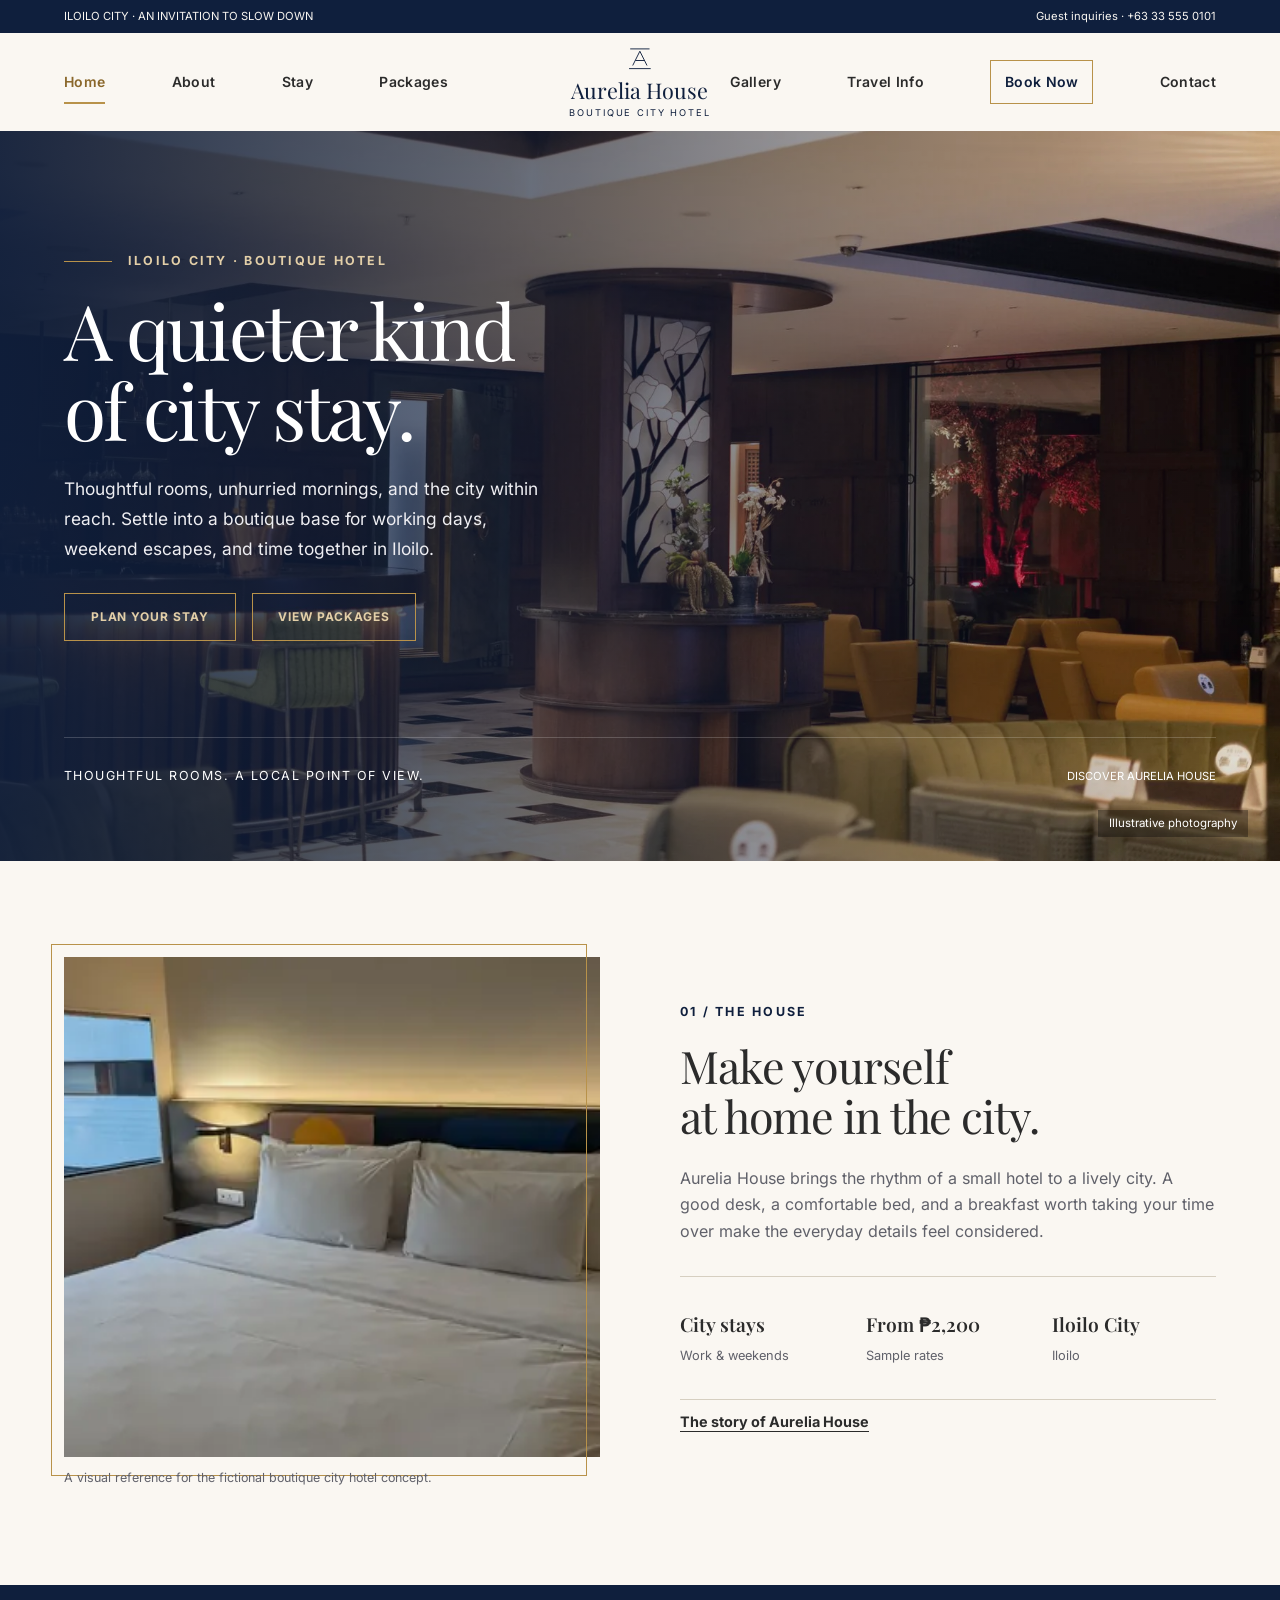
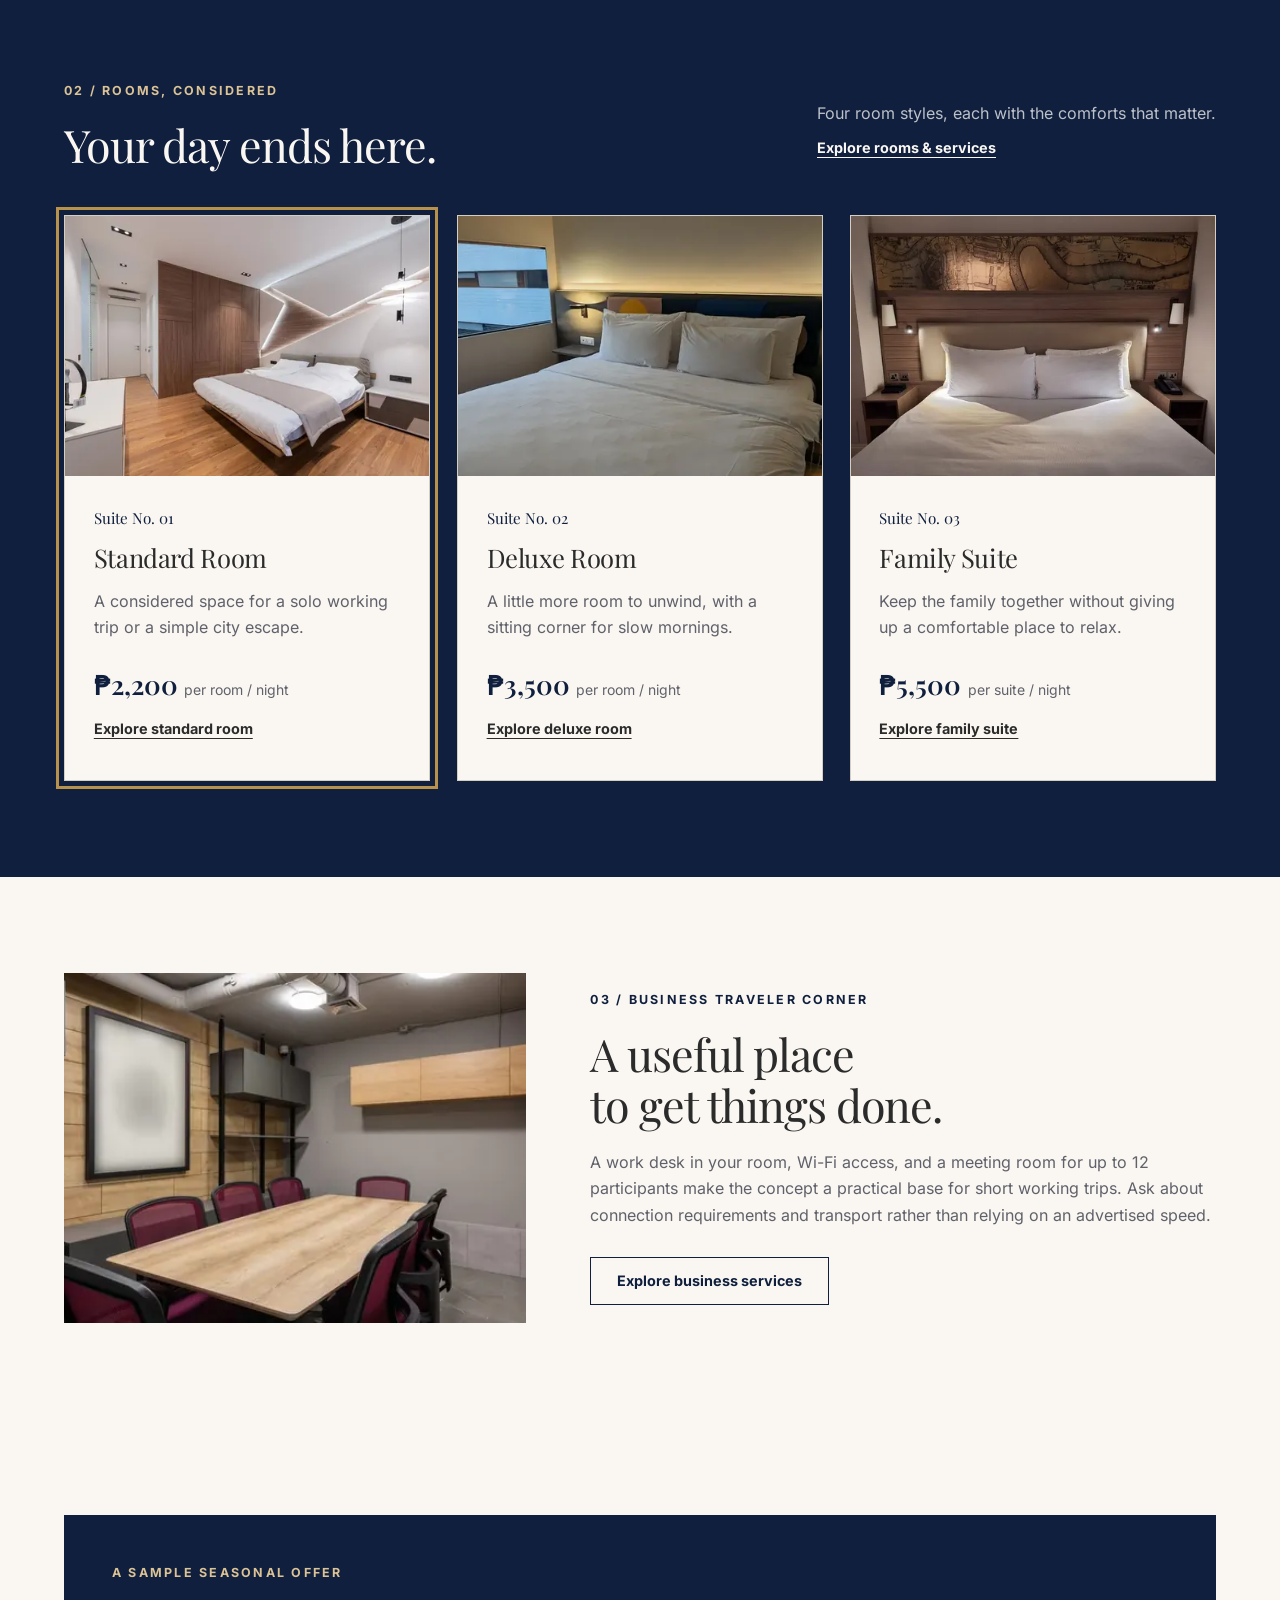
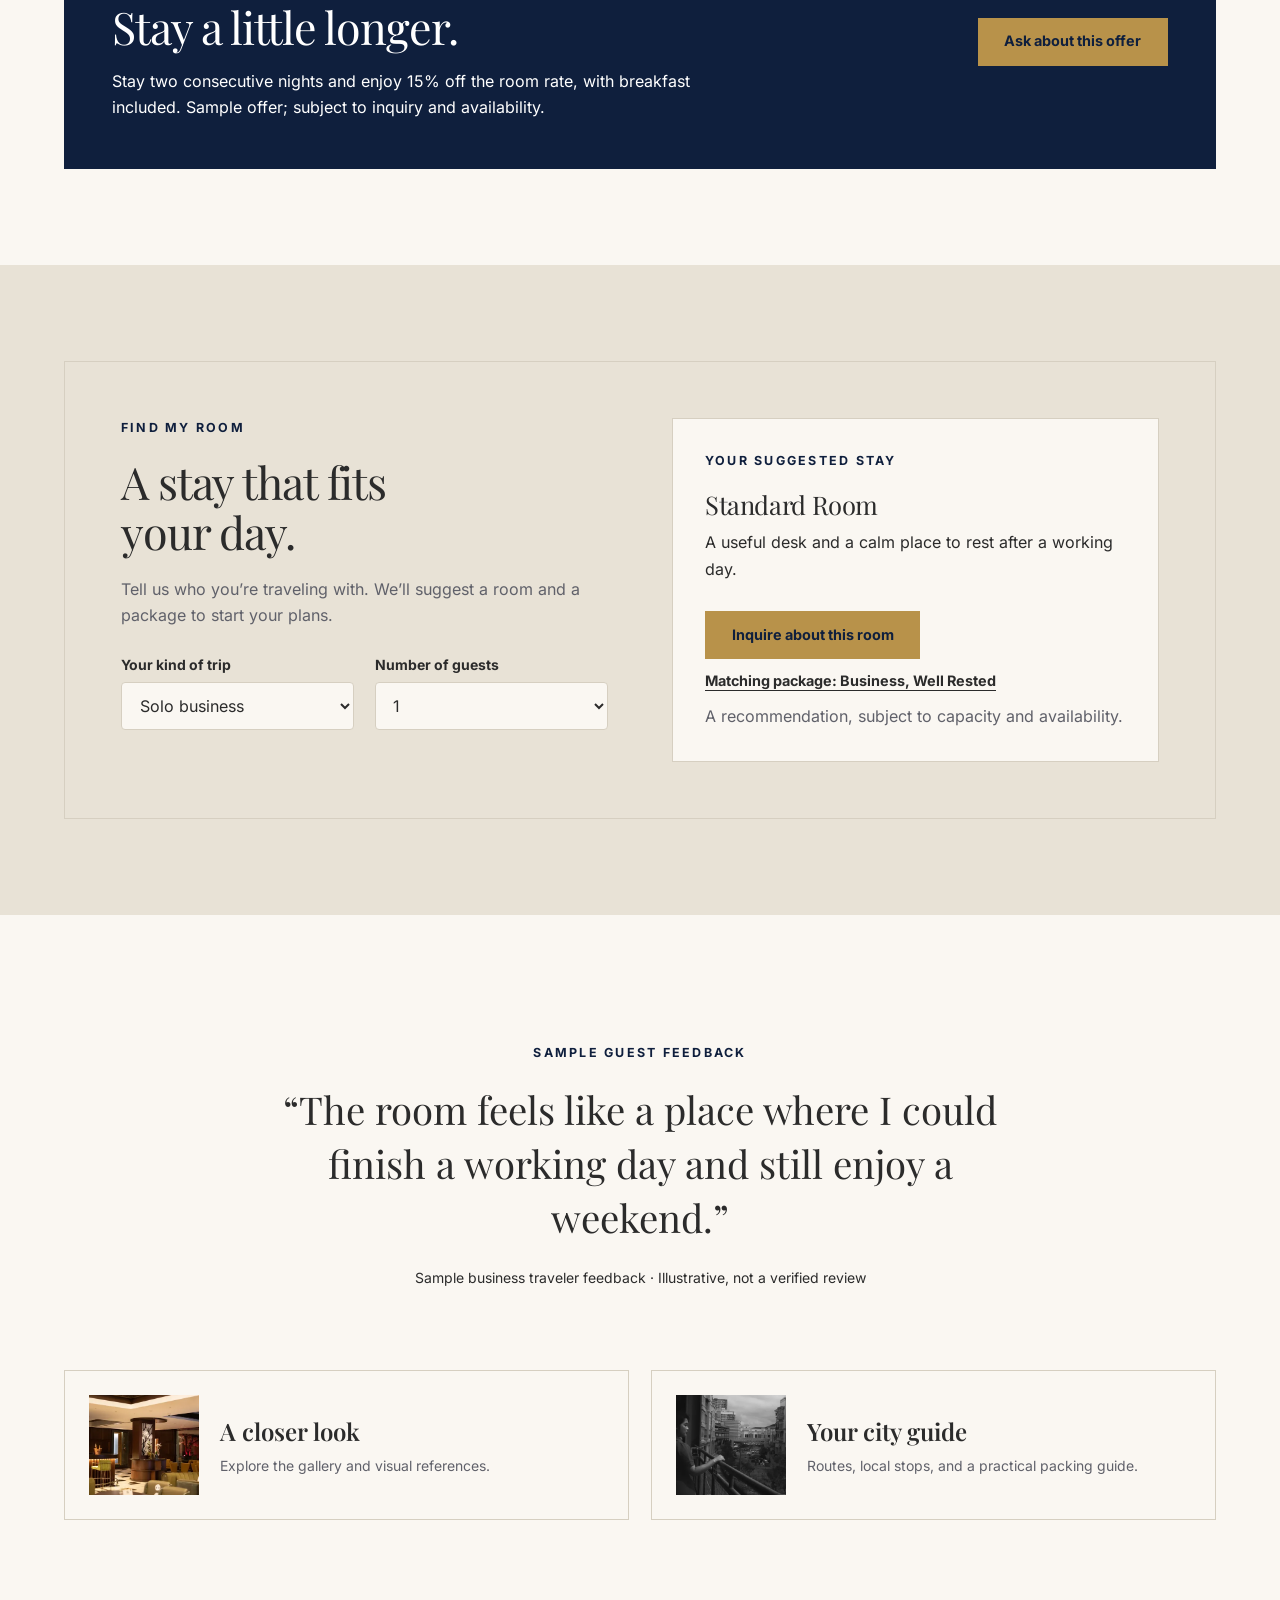
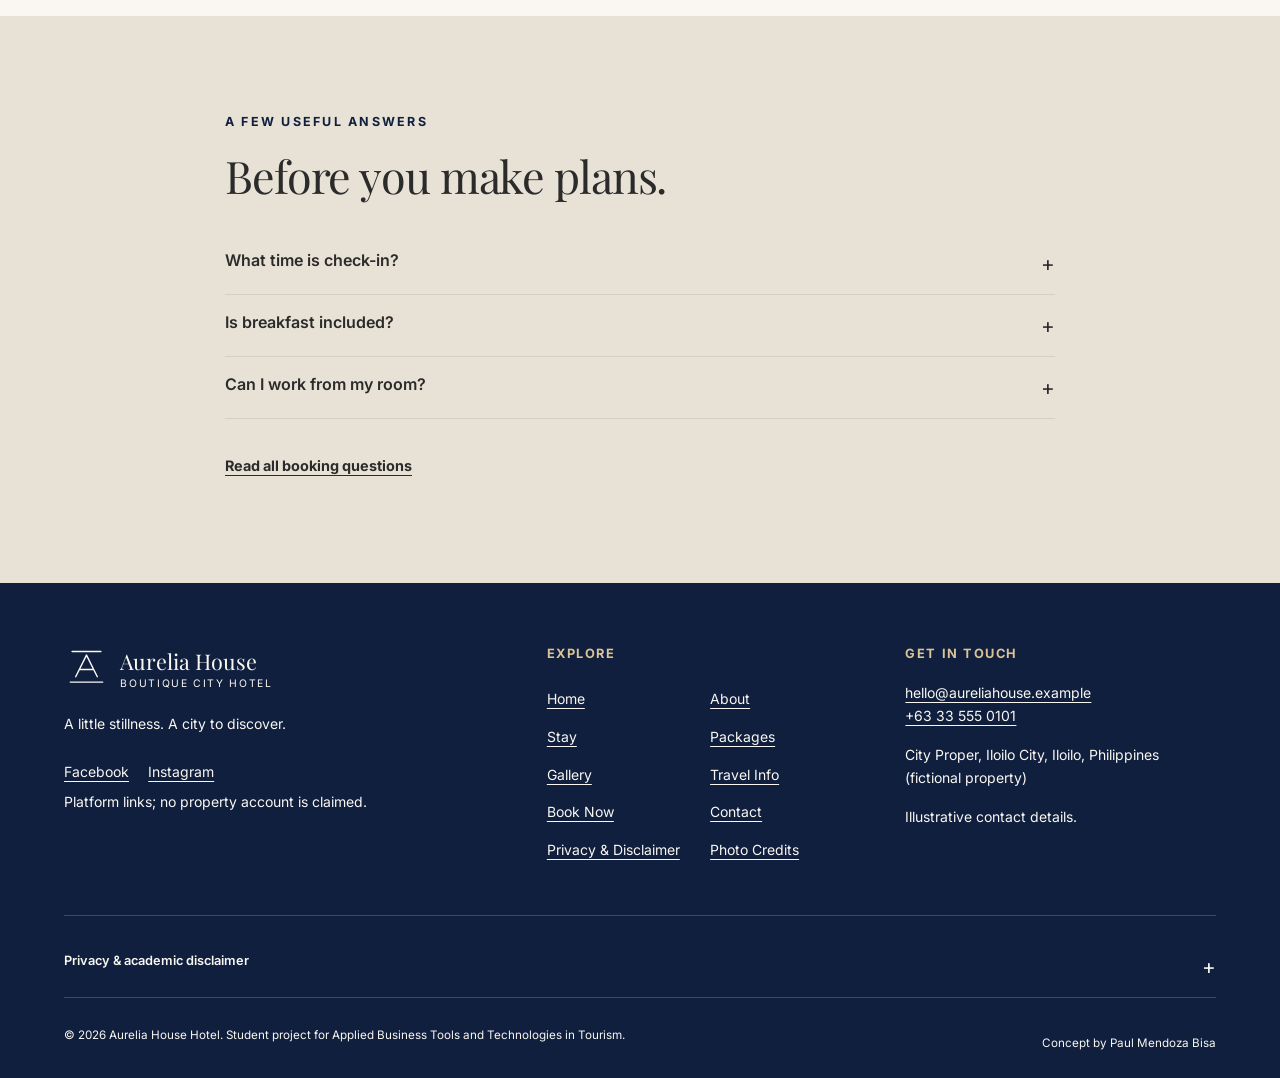
==== index.html @ c22bd077 "Publish complete website for GitHub Pages" ====
<!DOCTYPE html><html lang="en"><head><meta charset="UTF-8"><meta name="viewport" content="width=device-width, initial-scale=1"><title>Aurelia House Hotel | A Quieter City Stay in Iloilo</title><meta name="description" content="Discover Aurelia House Hotel, a fictional Iloilo City boutique stay. Compare thoughtful rooms, city packages, travel advice, and a simple inquiry planner."><meta name="theme-color" content="#0F1F3D"><meta property="og:type" content="website"><meta property="og:title" content="Aurelia House Hotel | A Quieter City Stay in Iloilo"><meta property="og:description" content="Discover Aurelia House Hotel, a fictional Iloilo City boutique stay. Compare thoughtful rooms, city packages, travel advice, and a simple inquiry planner."><meta property="og:site_name" content="Aurelia House Hotel"><link rel="icon" type="image/svg+xml" href="data:image/svg+xml,%3Csvg%20xmlns%3D%22http%3A//www.w3.org/2000/svg%22%20viewBox%3D%220%200%2050%2050%22%3E%3Crect%20width%3D%2250%22%20height%3D%2250%22%20rx%3D%220%22%20fill%3D%22%230F1F3D%22/%3E%3Cg%20transform%3D%22translate%283%203%29%20scale%28.88%29%22%20fill%3D%22none%22%20stroke%3D%22%23dcc396%22%20stroke-width%3D%222%22%3E%3Cpath%20d%3D%22M13%2033%2025%209%2037%2033M18%2025h14%22/%3E%3Cpath%20d%3D%22M7%2039h36M9%205h32%22/%3E%3C/g%3E%3C/svg%3E"><link rel="preload" href="fonts/inter-latin.woff2" as="font" type="font/woff2" crossorigin><link rel="preload" href="fonts/playfair-display-latin.woff2" as="font" type="font/woff2" crossorigin><link rel="stylesheet" href="css/style.css"><script type="application/ld+json">{"@context": "https://schema.org", "@type": "Hotel", "name": "Aurelia House Hotel", "description": "Boutique city hotel academic concept. Fictional property, rates, and contacts; no reservations or payments.", "address": {"@type": "PostalAddress", "addressLocality": "Iloilo City", "addressRegion": "Iloilo", "addressCountry": "PH"}}</script><script defer src="js/form-config.js"></script><script defer src="js/site-data.js"></script><script defer src="js/main.js"></script></head><body class="hotel"><a class="skip-link" href="#main">Skip to content</a><header class="site-header"><div class="topbar"><div class="wrap"><span>ILOILO CITY · AN INVITATION TO SLOW DOWN</span><a href="contact.html">Guest inquiries · +63 33 555 0101</a></div></div><div class="header-inner wrap"><a class="brand" href="index.html"><svg class="brand-mark" viewBox="0 0 50 50" fill="none" stroke="currentColor" stroke-width="1.6" stroke-linecap="round" stroke-linejoin="round" aria-hidden="true"><path d="M13 33 25 9 37 33M18 25h14"/><path d="M7 39h36M9 5h32"/></svg><span class="brand-text"><strong>Aurelia House</strong><span>Boutique city hotel</span></span><span class="sr-only">Home</span></a><button class="menu-toggle" aria-controls="site-nav" aria-expanded="false" aria-label="Open navigation"><svg viewBox="0 0 24 24" fill="none" stroke="currentColor" stroke-width="1.6" aria-hidden="true"><path d="M3 6h18M3 12h18M3 18h18"/></svg></button><nav class="site-nav" id="site-nav" aria-label="Main navigation"><span class="nav-mobile-brand">Aurelia House</span><button class="menu-close" aria-label="Close navigation">×</button><ul class="nav-list"><li><a  href="index.html" aria-current="page">Home</a></li><li><a  href="about.html" >About</a></li><li><a  href="stay.html" >Stay</a></li><li><a  href="packages.html" >Packages</a></li><li><a  href="gallery.html" >Gallery</a></li><li><a  href="travel-info.html" >Travel Info</a></li><li><a class="nav-book" href="booking.html" >Book Now</a></li><li><a  href="contact.html" >Contact</a></li></ul></nav></div></header><main id="main"><section class="hero"><img class="hero-image" src="images/hero-lounge.webp" srcset="images/hero-lounge-480.webp 480w, images/hero-lounge-640.webp 640w, images/hero-lounge-960.webp 960w, images/hero-lounge.webp 1800w" sizes="100vw" alt="Warm hotel lounge with modern seating and ambient lighting" width="1800" height="1165" fetchpriority="high" decoding="async"><div class="wrap"><div class="hero-content"><span class="eyebrow">Iloilo City · Boutique Hotel</span><h1>A quieter kind<br>of city stay.</h1><p class="hero-intro">Thoughtful rooms, unhurried mornings, and the city within reach. Settle into a boutique base for working days, weekend escapes, and time together in Iloilo.</p><div class="actions"><a class="button " href="booking.html">Plan your stay</a><a class="button light" href="packages.html">View packages</a></div></div><div class="hero-bottom"><span>Thoughtful rooms. A local point of view.</span><a class="hero-scroll" href="#discover">DISCOVER AURELIA HOUSE</a></div></div><span class="hero-note">Illustrative photography</span></section><section class="section " id="discover"><div class="wrap intro-split"><div class="intro-photo reveal"><img class="" src="images/room-deluxe.webp" srcset="images/room-deluxe-480.webp 480w, images/room-deluxe-640.webp 640w, images/room-deluxe-960.webp 960w, images/room-deluxe.webp 1100w" sizes="(max-width:767px) calc(100vw - 32px), (max-width:1023px) 50vw, 40vw" alt="Modern hotel bedroom with white linens beside a window" width="1100" height="733" loading="lazy" decoding="async"><p class="photo-caption">A visual reference for the fictional boutique city hotel concept.</p></div><div class="intro-copy reveal"><span class="eyebrow">01 / The house</span><h2>Make yourself<br> at home in the city.</h2><p class="muted">Aurelia House brings the rhythm of a small hotel to a lively city. A good desk, a comfortable bed, and a breakfast worth taking your time over make the everyday details feel considered.</p><div class="quick-facts"><div><strong>City stays</strong><span>Work & weekends</span></div><div><strong>From ₱2,200</strong><span>Sample rates</span></div><div><strong>Iloilo City</strong><span>Iloilo</span></div></div><a class="text-link" href="about.html">The story of Aurelia House</a></div></div></section><section class="section dark-section"><div class="wrap"><div class="section-heading"><div><span class="eyebrow">02 / Rooms, considered</span><h2>Your day ends here.</h2></div><div><p class="muted">Four room styles, each with the comforts that matter.</p><a class="text-link" href="stay.html">Explore rooms & services</a></div></div><div class="card-grid"><article class="card reveal" data-offering="standard-room"><img class="card-image" src="images/room-studio.webp" srcset="images/room-studio-480.webp 480w, images/room-studio-640.webp 640w, images/room-studio-960.webp 960w, images/room-studio.webp 1100w" sizes="(max-width:767px) calc(100vw - 32px), (max-width:1023px) 50vw, 40vw" alt="Light modern bedroom with white bedding and wooden details" width="1100" height="734" loading="lazy" decoding="async"><div class="card-body"><span class="card-tag">Suite No. 01</span><h3>Standard Room</h3><p class="muted">A considered space for a solo working trip or a simple city escape.</p><div class="card-price"><strong>₱2,200</strong><span>per room / night</span></div><a class="text-link" href="stay.html#standard-room">Explore standard room</a></div></article><article class="card reveal" data-offering="deluxe-room"><img class="card-image" src="images/room-deluxe.webp" srcset="images/room-deluxe-480.webp 480w, images/room-deluxe-640.webp 640w, images/room-deluxe-960.webp 960w, images/room-deluxe.webp 1100w" sizes="(max-width:767px) calc(100vw - 32px), (max-width:1023px) 50vw, 40vw" alt="Modern hotel bedroom with white linens beside a window" width="1100" height="733" loading="lazy" decoding="async"><div class="card-body"><span class="card-tag">Suite No. 02</span><h3>Deluxe Room</h3><p class="muted">A little more room to unwind, with a sitting corner for slow mornings.</p><div class="card-price"><strong>₱3,500</strong><span>per room / night</span></div><a class="text-link" href="stay.html#deluxe-room">Explore deluxe room</a></div></article><article class="card reveal" data-offering="family-suite"><img class="card-image" src="images/room-suite.webp" srcset="images/room-suite-480.webp 480w, images/room-suite-640.webp 640w, images/room-suite-960.webp 960w, images/room-suite.webp 1100w" sizes="(max-width:767px) calc(100vw - 32px), (max-width:1023px) 50vw, 40vw" alt="Spacious bedroom with white bedding and framed map artwork" width="1100" height="825" loading="lazy" decoding="async"><div class="card-body"><span class="card-tag">Suite No. 03</span><h3>Family Suite</h3><p class="muted">Keep the family together without giving up a comfortable place to relax.</p><div class="card-price"><strong>₱5,500</strong><span>per suite / night</span></div><a class="text-link" href="stay.html#family-suite">Explore family suite</a></div></article></div></div></section><section class="section"><div class="wrap business-corner"><div><img class="business-photo" src="images/meeting-space.webp" srcset="images/meeting-space-480.webp 480w, images/meeting-space-640.webp 640w, images/meeting-space-960.webp 960w, images/meeting-space.webp 1100w" sizes="(max-width:767px) calc(100vw - 32px), (max-width:1023px) 50vw, 40vw" alt="Contemporary meeting room with a large wooden table and office chairs" width="1100" height="734" loading="lazy" decoding="async"></div><div><span class="eyebrow">03 / Business traveler corner</span><h2>A useful place<br>to get things done.</h2><p class="muted" style="margin-top:1.2rem">A work desk in your room, Wi-Fi access, and a meeting room for up to 12 participants make the concept a practical base for short working trips. Ask about connection requirements and transport rather than relying on an advertised speed.</p><div class="actions"><a class="button secondary" href="stay.html#meeting-room">Explore business services</a></div></div></div></section><section class="section"><div class="wrap"><div class="promo reveal"><div><span class="eyebrow">A sample seasonal offer</span><h2>Stay a little longer.</h2><p>Stay two consecutive nights and enjoy 15% off the room rate, with breakfast included. Sample offer; subject to inquiry and availability.</p></div><a class="button " href="booking.html">Ask about this offer</a></div></div></section><section class="section panel-section"><div class="wrap"><div class="planner reveal" id="find-my-room"><div><span class="eyebrow">Find my room</span><h2>A stay that fits<br>your day.</h2><p class="muted">Tell us who you’re traveling with. We’ll suggest a room and a package to start your plans.</p><div id="room-finder" class="form-grid" style="margin-top:1.5rem"><div class="field"><label for="traveler-type">Your kind of trip</label><select id="traveler-type"><option value="business">Solo business</option><option value="couple">A couple’s escape</option><option value="family">Family time</option></select></div><div class="field"><label for="room-guests">Number of guests</label><select id="room-guests"><option>1</option><option>2</option><option>3</option><option>4</option></select></div></div></div><div class="planner-result" aria-live="polite"><span class="eyebrow">Your suggested stay</span><h3 id="room-result-name">Standard Room</h3><p id="room-result-reason">A useful desk and a calm place to rest.</p><div class="actions"><a class="button" id="room-result-link" href="booking.html?item=standard-room">Inquire about this room</a></div><a class="text-link" id="room-package-link" href="packages.html#business-stay">Matching package</a><p class="small muted">A recommendation, subject to capacity and availability.</p></div></div></div></section><section class="section"><div class="wrap"><div class="review reveal"><span class="eyebrow">Sample guest feedback</span><span class="stars" aria-hidden="true">✦ ✦ ✦</span><blockquote>“The room feels like a place where I could finish a working day and still enjoy a weekend.”</blockquote><cite>Sample business traveler feedback · Illustrative, not a verified review</cite></div><div class="teaser-grid"><a class="teaser" href="gallery.html"><img class="" src="images/hero-lounge.webp" srcset="images/hero-lounge-480.webp 480w, images/hero-lounge-640.webp 640w, images/hero-lounge-960.webp 960w, images/hero-lounge.webp 1800w" sizes="(max-width:767px) calc(100vw - 32px), (max-width:1023px) 50vw, 40vw" alt="Warm hotel lounge with modern seating and ambient lighting" width="1800" height="1165" loading="lazy" decoding="async"><div><strong>A closer look</strong><span>Explore the gallery and visual references.</span></div></a><a class="teaser" href="travel-info.html"><img class="" src="images/city-balcony.webp" srcset="images/city-balcony-480.webp 480w, images/city-balcony-640.webp 640w, images/city-balcony-960.webp 960w, images/city-balcony.webp 1100w" sizes="(max-width:767px) calc(100vw - 32px), (max-width:1023px) 50vw, 40vw" alt="Woman on a balcony overlooking city streets" width="1100" height="734" loading="lazy" decoding="async"><div><strong>Your city guide</strong><span>Routes, local stops, and a practical packing guide.</span></div></a></div></div></section><section class="section panel-section"><div class="wrap"><div class="faq"><span class="eyebrow">A few useful answers</span><h2>Before you make plans.</h2><details><summary>What time is check-in?</summary><p>The sample hotel policy is check-in from 2:00 PM and checkout by noon. Early arrival and late departure are requests, not guarantees.</p></details><details><summary>Is breakfast included?</summary><p>Deluxe rooms and suites include the breakfast stated on the room card. Standard Room breakfast is optional unless you choose a package.</p></details><details><summary>Can I work from my room?</summary><p>The concept includes a work desk and Wi-Fi in every room. Connection speeds are not guaranteed; ask about your meeting needs.</p></details><p class="faq-footer"><a class="text-link" href="booking.html#faq">Read all booking questions</a></p></div></div></section></main><footer class="site-footer"><div class="wrap"><div class="footer-top"><div class="footer-brand"><a class="brand" href="index.html"><svg class="brand-mark" viewBox="0 0 50 50" fill="none" stroke="currentColor" stroke-width="1.6" stroke-linecap="round" stroke-linejoin="round" aria-hidden="true"><path d="M13 33 25 9 37 33M18 25h14"/><path d="M7 39h36M9 5h32"/></svg><span class="brand-text"><strong>Aurelia House</strong><span>Boutique city hotel</span></span><span class="sr-only">Home</span></a><p>A little stillness. A city to discover.</p><div class="social-links"><a href="https://www.facebook.com/" target="_blank" rel="noopener noreferrer">Facebook</a><a href="https://www.instagram.com/" target="_blank" rel="noopener noreferrer">Instagram</a></div><p class="small">Platform links; no property account is claimed.</p></div><div><h2>Explore</h2><div class="footer-links"><a href="index.html">Home</a><a href="about.html">About</a><a href="stay.html">Stay</a><a href="packages.html">Packages</a><a href="gallery.html">Gallery</a><a href="travel-info.html">Travel Info</a><a href="booking.html">Book Now</a><a href="contact.html">Contact</a><a href="#privacy">Privacy &amp; Disclaimer</a><a href="gallery.html#photo-credits">Photo Credits</a></div></div><div><h2>Get in touch</h2><p><a href="mailto:hello@aureliahouse.example">hello@aureliahouse.example</a><br><a href="tel:+63335550101">+63 33 555 0101</a></p><p>City Proper, Iloilo City, Iloilo, Philippines (fictional property)</p><p class="small">Illustrative contact details.</p></div></div><details class="footer-policy" id="privacy"><summary>Privacy &amp; academic disclaimer</summary><p>This website was created for academic purposes. Business, rates, and contact details are fictional. No personal data is stored. In the current demonstration, form entries stay on the page and are not sent. A copied or downloaded draft stays under your control. No reservations or payments are made.</p><p>Photographs are licensed visual references, not photographs of this fictional property. Sample guest feedback is illustrative, not verified testimony. Maps show public town references. Any future inquiry service must have its privacy terms reviewed before activation.</p></details><div class="footer-bottom"><p>© 2026 Aurelia House Hotel. Student project for Applied Business Tools and Technologies in Tourism.</p><p>Concept by Paul Mendoza Bisa</p></div></div></footer></body></html>
---- css/style.css ----
/* Self-hosted Google Fonts; latin subset; source records and OFL licenses included. */

/* latin: Inter */
@font-face {
  font-family: 'Inter';
  font-style: normal;
  font-weight: 400 700;
  font-display: swap;
  src: url('../fonts/inter-latin.woff2') format('woff2');
  unicode-range: U+0000-00FF, U+0131, U+0152-0153, U+02BB-02BC, U+02C6, U+02DA, U+02DC, U+0304, U+0308, U+0329, U+2000-206F, U+20AC, U+2122, U+2191, U+2193, U+2212, U+2215, U+FEFF, U+FFFD;
}

/* latin: Playfair Display */
@font-face {
  font-family: 'Playfair Display';
  font-style: normal;
  font-weight: 400 600;
  font-display: swap;
  src: url('../fonts/playfair-display-latin.woff2') format('woff2');
  unicode-range: U+0000-00FF, U+0131, U+0152-0153, U+02BB-02BC, U+02C6, U+02DA, U+02DC, U+0304, U+0308, U+0329, U+2000-206F, U+20AC, U+2122, U+2191, U+2193, U+2212, U+2215, U+FEFF, U+FFFD;
}

*{box-sizing:border-box}html{scroll-behavior:smooth;scroll-padding-top:7rem}body{margin:0;background:var(--paper);color:var(--ink);font-family:var(--body-font);font-size:1rem;line-height:1.65}body.menu-open{overflow:hidden}button,input,select,textarea{font:inherit}button,a,input,select,textarea,summary{-webkit-tap-highlight-color:transparent}img{display:block;width:100%;height:auto}a{color:inherit;text-underline-offset:.25em}button{cursor:pointer}button:disabled{cursor:wait;opacity:.65}a,button{touch-action:manipulation}h1,h2,h3,h4,p{margin:0}h1,h2,h3,h4{font-family:var(--heading-font);font-weight:var(--heading-weight,500);line-height:1.12}h1{font-size:clamp(2.65rem,5vw,4.8rem);letter-spacing:-.035em}h2{font-size:clamp(2rem,3.5vw,3.3rem);letter-spacing:-.025em}h3{font-size:1.6rem;letter-spacing:-.015em}p+p{margin-top:1rem}ul,ol{padding-left:1.25rem}li+li{margin-top:.4rem}::selection{background:var(--accent);color:white}:focus-visible{outline:3px solid var(--focus);outline-offset:5px}input:focus-visible,select:focus-visible,textarea:focus-visible{outline-offset:2px}button{border:0}.skip-link{position:fixed;top:1rem;left:1rem;z-index:1000;padding:1rem;background:var(--primary);color:white;transform:translateY(-200%)}.skip-link:focus{transform:translateY(0)}.sr-only{position:absolute;width:1px;height:1px;overflow:hidden;clip:rect(0,0,0,0);white-space:nowrap}.wrap{width:min(1200px,calc(100% - 6rem));margin-inline:auto}.section{padding-block:6rem}.section-heading{display:flex;align-items:flex-end;justify-content:space-between;gap:2rem;margin-bottom:2.8rem}.section-heading p{max-width:30rem}.eyebrow{font-size:.78rem;font-weight:700;letter-spacing:.18em;text-transform:uppercase;display:block;margin-bottom:1.15rem;color:var(--primary)}.muted{color:var(--muted)}.small{font-size:.875rem}.section-number{font-family:var(--heading-font);font-size:3rem;color:var(--accent)}.button{display:inline-flex;align-items:center;justify-content:center;min-height:48px;padding:.8rem 1.6rem;text-decoration:none;font-size:.9rem;font-weight:700;background:var(--accent);color:var(--button-text);border:1px solid var(--accent);border-radius:var(--radius);transition:background .2s,transform .2s,box-shadow .2s;line-height:1.4;text-align:center}.button:hover{transform:translateY(-2px);background:var(--accent-dark);border-color:var(--accent-dark)}.button.secondary{background:transparent;color:var(--primary);border-color:var(--primary)}.button.secondary:hover{background:var(--panel)}.button.light{background:transparent;color:#fff;border-color:#fff}.button.light:hover{background:#ffffff18}.text-link{display:inline-flex;align-items:center;min-height:44px;font-size:.9rem;font-weight:700}.actions{display:flex;flex-wrap:wrap;gap:1rem;align-items:center;margin-top:1.8rem}.brand{display:flex;align-items:center;gap:.7rem;text-decoration:none;color:var(--primary);line-height:1.2}.brand-mark{width:38px;height:38px;flex:none}.brand-text strong{display:block;font-family:var(--heading-font);font-size:1.15rem;font-weight:var(--heading-weight,500)}.brand-text span{display:block;font-size:.65rem;letter-spacing:.16em;text-transform:uppercase;margin-top:.2rem}.header-inner{display:flex;align-items:center;justify-content:space-between;gap:1.4rem}.nav-list{display:flex;gap:1.35rem;align-items:center;list-style:none;padding:0;margin:0}.nav-list li+li{margin:0}.nav-list a{display:flex;align-items:center;min-height:44px;text-decoration:none;font-size:.84rem;font-weight:600;white-space:nowrap}.nav-list a:hover,.nav-list a[aria-current]{color:var(--accent-dark)}.nav-list a[aria-current]:not(.nav-book){box-shadow:inset 0 -2px var(--accent)}.nav-list a.nav-book{padding:.65rem 1.1rem;background:var(--accent);color:var(--button-text);border-radius:var(--radius)}.menu-toggle,.menu-close{display:none;width:48px;height:48px;border:1px solid var(--line);background:var(--paper);color:var(--ink);align-items:center;justify-content:center;font-size:1.5rem}.menu-toggle svg{width:23px;height:23px}.nav-mobile-brand{display:none}.hero{position:relative;isolation:isolate;overflow:hidden}.hero-image{position:absolute;inset:0;height:100%;object-fit:cover;z-index:-2}.hero .eyebrow,.hero .muted{color:inherit}.hero-content{position:relative}.hero-intro{max-width:36rem;margin-top:1.5rem;font-size:1.08rem;line-height:1.75}.hero-note{position:absolute;bottom:1.5rem;right:2rem;color:white;font-size:.72rem;background:#0005;padding:.25rem .7rem}.hero-bottom{display:flex;align-items:center;justify-content:space-between;gap:2rem}.hero-bottom span{font-size:.78rem;letter-spacing:.12em;text-transform:uppercase}.subhero{padding:4.6rem 0 3.8rem;border-bottom:1px solid var(--line);background:var(--panel)}.subhero .wrap{display:grid;grid-template-columns:1.5fr 1fr;gap:3rem;align-items:center}.subhero p{max-width:42rem;margin-top:1.35rem}.subhero img{height:260px;object-fit:cover;border-radius:var(--card-radius)}.subhero .breadcrumb{font-size:.8rem;margin-bottom:1rem;color:var(--muted)}.intro-split{display:grid;grid-template-columns:1fr 1fr;gap:5rem;align-items:center}.intro-photo{position:relative}.intro-photo img{height:500px;object-fit:cover;border-radius:var(--card-radius)}.photo-caption{margin-top:.7rem;font-size:.78rem;color:var(--muted)}.intro-copy>p{margin-top:1.5rem}.quick-facts{display:grid;grid-template-columns:repeat(3,1fr);gap:1.4rem;padding-block:2rem;border-block:1px solid var(--line);margin-top:2rem}.quick-facts strong{display:block;font-family:var(--heading-font);font-size:1.2rem}.quick-facts span{font-size:.8rem;color:var(--muted)}.card-grid{display:grid;grid-template-columns:repeat(3,minmax(0,1fr));gap:1.65rem}.card{overflow:hidden;border:1px solid var(--line);border-radius:var(--card-radius);background:var(--card-bg,var(--paper));box-shadow:var(--card-shadow,none);position:relative}.card-image{height:260px;object-fit:cover;transition:transform .3s}.card:hover .card-image{transform:scale(1.025)}.card-body{padding:1.8rem}.card-tag{display:inline-block;color:var(--primary);font-size:.75rem;font-weight:700;letter-spacing:.09em;text-transform:uppercase;margin-bottom:.8rem}.card h3{margin-bottom:1rem}.card p{margin-bottom:1rem}.card-price{display:flex;align-items:baseline;gap:.4rem;margin-top:1.4rem;flex-wrap:wrap}.card-price strong{font-family:var(--heading-font);font-size:1.65rem;color:var(--primary)}.card-price span{font-size:.78rem;color:var(--muted)}.card .button{margin-top:1.2rem}.offering-meta{display:grid;grid-template-columns:1fr 1fr;gap:.8rem;font-size:.8rem;border-top:1px solid var(--line);padding-top:1rem}.offering-meta dt{font-weight:700}.offering-meta dd{margin:0;color:var(--muted)}.features{font-size:.9rem}.feature-grid{display:grid;grid-template-columns:repeat(4,1fr);gap:1.6rem}.feature-tile{padding:1.5rem 0;border-top:2px solid var(--accent)}.feature-tile h3{font-size:1.3rem;margin:.8rem 0}.feature-tile p{font-size:.95rem}.feature-index{font-size:.8rem;font-weight:700;color:var(--accent-dark);letter-spacing:.08em}.panel-section{background:var(--panel)}.dark-section{background:var(--primary);color:var(--paper)}.dark-section .eyebrow{color:var(--light-accent)}.dark-section .card{--card-bg:var(--paper);color:var(--ink)}.dark-section .muted{color:#ffffffb8}.promo{display:grid;grid-template-columns:1.4fr 1fr;gap:3rem;align-items:center;padding:3rem;background:var(--primary);color:white;border-radius:var(--card-radius);position:relative}.promo .eyebrow{color:var(--light-accent)}.promo p{margin-top:1rem;max-width:43rem}.promo .button{justify-self:end}.review{max-width:780px;text-align:center;margin:auto;padding:2rem 0}.review blockquote{font-family:var(--heading-font);font-size:clamp(1.7rem,3vw,2.7rem);line-height:1.4;margin:1.2rem 0}.review cite{font-style:normal;font-size:.875rem}.review .stars{color:var(--accent-dark);letter-spacing:.3em;font-size:1rem}.teaser-grid{display:grid;grid-template-columns:repeat(2,1fr);gap:1.4rem;margin-top:3rem}.teaser{display:flex;gap:1.3rem;align-items:center;padding:1.5rem;border:1px solid var(--line);text-decoration:none;border-radius:var(--card-radius);transition:background .2s}.teaser:hover{background:var(--panel)}.teaser strong{display:block;font-family:var(--heading-font);font-size:1.5rem}.teaser img{width:110px;height:100px;object-fit:cover;border-radius:var(--card-radius)}.teaser span{font-size:.875rem;color:var(--muted)}.availability{padding:1.7rem 2rem;display:grid;grid-template-columns:1fr 1fr .6fr auto;gap:1rem;align-items:end;background:white;color:var(--ink);position:relative;z-index:2;border-radius:22px;box-shadow:0 12px 45px #14313b1a}.availability label{font-size:.8rem;font-weight:700}.availability input,.availability select{background:#f4f7f7;border:1px solid var(--line);border-radius:10px;min-height:48px;padding:.65rem;width:100%;margin-top:.4rem}.planner{display:grid;grid-template-columns:1fr 1fr;gap:4rem;padding:3.5rem;background:var(--panel);border:1px solid var(--line);border-radius:var(--card-radius)}.planner h2{margin-bottom:1.2rem}.planner .field{margin-bottom:1rem}.planner-result{padding:2rem;background:var(--paper);border:1px solid var(--line);border-radius:var(--card-radius);align-self:center}.planner-result .result-number{font-family:var(--heading-font);font-size:2.8rem;line-height:1.2;color:var(--primary);display:block;margin:.7rem 0}.planner-result h3{margin:.7rem 0}.planner-result p{font-size:.9rem}.planner-error{color:#a12620;margin-top:1rem}.field label{display:block;font-size:.875rem;font-weight:700;margin-bottom:.4rem}.field input,.field select,.field textarea{width:100%;min-height:48px;border:1px solid var(--line);padding:.75rem .85rem;border-radius:var(--input-radius,4px);background:var(--paper);color:var(--ink);line-height:1.4}.field textarea{min-height:130px;resize:vertical}.field .hint{font-size:.8rem;color:var(--muted);display:block;margin-top:.3rem}.field [aria-invalid=true]{border-color:#b52a21}.field-error{color:#a12620;font-size:.8rem;display:block;min-height:0}.field-error:not(:empty){margin-top:.35rem}.form-grid{display:grid;grid-template-columns:1fr 1fr;gap:1.3rem}.form-grid .full{grid-column:1/-1}.check-row{display:flex;gap:.75rem;align-items:flex-start;font-size:.875rem}.check-row input{width:20px;height:20px;flex:none;margin-top:.22rem;accent-color:var(--primary)}.form-card{padding:2.5rem;background:var(--paper);border:1px solid var(--line);border-radius:var(--card-radius)}.form-layout{display:grid;grid-template-columns:minmax(0,1.7fr) minmax(0,1fr);gap:3rem;align-items:start}.form-aside{position:sticky;top:8rem}.form-aside h2{font-size:2rem;margin-bottom:1.3rem}.steps{list-style:none;padding:0;counter-reset:steps}.steps li{counter-increment:steps;position:relative;padding-left:2.6rem;margin-bottom:1.6rem}.steps li:before{content:counter(steps);position:absolute;left:0;top:0;width:28px;height:28px;border:1px solid var(--line);display:grid;place-items:center;font-size:.8rem;color:var(--primary)}.steps strong{display:block;margin-bottom:.25rem}.steps p{font-size:.9rem;color:var(--muted)}.notice{padding:1.1rem 1.25rem;border-left:3px solid var(--accent);background:var(--panel);font-size:.875rem;margin:1.5rem 0}.form-status{margin-top:1.5rem;padding:1.3rem;background:var(--panel);border-radius:var(--card-radius)}.form-status pre{font:inherit;font-size:.8rem;white-space:pre-wrap;overflow-wrap:anywhere;line-height:1.6;margin:1rem 0;max-height:280px;overflow:auto}.form-status h3{font-size:1.3rem;margin-bottom:.7rem}.form-status[hidden]{display:none}.honeypot{position:absolute;left:-9999px;opacity:0}.error-summary{color:#a12620;font-weight:600;font-size:.9rem;margin-bottom:1rem}.package-stack{display:grid;gap:3rem}.package{display:grid;grid-template-columns:minmax(0,.9fr) minmax(0,1.4fr);border:1px solid var(--line);border-radius:var(--card-radius);overflow:hidden;background:var(--paper)}.package-visual{position:relative;background:var(--panel)}.package-visual img{height:100%;min-height:450px;object-fit:cover}.package-body{padding:2.8rem}.package h2{font-size:2.25rem}.package-body>p{margin-top:1rem}.package-facts{display:flex;gap:.6rem;flex-wrap:wrap;margin-top:1rem}.chip{font-size:.75rem;font-weight:700;border:1px solid var(--line);border-radius:var(--radius);padding:.35rem .65rem;background:var(--panel)}.package-columns{display:grid;grid-template-columns:1fr 1fr;gap:1.3rem;margin-top:1.6rem}.package-columns h3{font-size:1rem;font-family:var(--body-font);font-weight:700}.package-columns ul{font-size:.875rem}.itinerary{margin-top:1.6rem}.itinerary h3{font-size:1.3rem;margin-bottom:1rem}.itinerary details,.faq details{border-bottom:1px solid var(--line)}summary{cursor:pointer;list-style:none;display:flex;justify-content:space-between;gap:1rem;min-height:50px;padding:1rem 0;font-weight:600;line-height:1.4}summary::-webkit-details-marker{display:none}summary:after{content:'+';font-weight:400;font-size:1.3rem}details[open]>summary:after{content:'−'}details p{padding:0 0 1.3rem;font-size:.95rem;color:var(--muted)}.faq{max-width:830px;margin:auto}.faq>h2{margin-bottom:2rem}.faq-footer{margin-top:1.5rem}.itinerary-tabs{display:flex;gap:.6rem;margin-bottom:1rem}.itinerary-tabs button{padding:.55rem 1rem;border-radius:99px;background:var(--panel);border:1px solid var(--line);color:var(--ink);font-weight:700;font-size:.875rem}.itinerary-tabs button[aria-selected=true]{background:var(--primary);color:#fff}.tab-panel{font-size:.9rem;padding:1rem;background:var(--panel);border-radius:12px}.tab-panel[hidden]{display:none}.trail-timeline{list-style:none;padding:0;margin:1rem 0}.trail-timeline li{position:relative;border-left:2px solid var(--accent);padding:0 0 1.25rem 1.5rem;margin:0}.trail-timeline li:before{content:'';position:absolute;width:10px;height:10px;background:var(--accent);border-radius:50%;left:-6px;top:.5rem}.trail-timeline strong{display:block;font-size:.8rem;text-transform:uppercase;letter-spacing:.06em}.trail-timeline p{font-size:.9rem;color:var(--muted)}.booking-instructions{font-size:.8rem;color:var(--muted);margin:1rem 0}.booking-instructions ol{padding-left:1.2rem}.filters{display:flex;gap:.65rem;flex-wrap:wrap;margin:0 0 2.5rem}.filter{min-height:44px;background:transparent;border:1px solid var(--line);color:var(--ink);padding:.55rem 1.1rem;border-radius:var(--radius);font-weight:600;font-size:.875rem}.filter[aria-pressed=true]{background:var(--primary);border-color:var(--primary);color:#fff}.gallery-grid{display:grid;grid-template-columns:repeat(3,minmax(0,1fr));gap:1.5rem}.gallery-item{margin:0;min-width:0}.gallery-item[hidden]{display:none}.gallery-item button{width:100%;padding:0;background:transparent;overflow:hidden;border-radius:var(--card-radius);position:relative}.gallery-item button:after{content:'View photo';position:absolute;bottom:1rem;left:1rem;padding:.35rem .7rem;background:#000b;color:white;font-size:.75rem;opacity:0;transition:opacity .2s}.gallery-item button:hover:after,.gallery-item button:focus-visible:after{opacity:1}.gallery-item img{height:260px;object-fit:cover;transition:transform .3s}.gallery-item button:hover img{transform:scale(1.03)}.gallery-item figcaption{padding:.7rem 0;font-size:.9rem}.gallery-item .credit{display:block;font-size:.72rem;color:var(--muted);margin-top:.3rem}.lightbox{border:0;padding:0;background:#132019;color:white;width:min(1050px,calc(100% - 2rem));max-height:90vh}.lightbox::backdrop{background:#000d}.lightbox-toolbar{display:flex;align-items:center;justify-content:space-between;padding:.7rem 1rem}.lightbox-toolbar button,.lightbox-controls button{background:transparent;color:white;min-width:48px;min-height:48px;border:1px solid #ffffff66}.lightbox img{height:min(60vh,600px);object-fit:contain;background:#000}.lightbox-caption{padding:1rem 1.5rem}.lightbox-caption p{font-size:.9rem}.lightbox-controls{display:flex;gap:.6rem}.credit-list{display:grid;grid-template-columns:repeat(2,1fr);gap:.7rem 2rem;list-style:none;padding:0;font-size:.8rem}.credit-list li{padding-block:.5rem;border-bottom:1px solid var(--line);overflow-wrap:anywhere}.video-layout{display:grid;grid-template-columns:1fr 1.2fr;gap:3rem;align-items:center}.video-layout video{width:100%;aspect-ratio:16/9;background:var(--primary);border-radius:var(--card-radius)}.video-layout p{margin-top:1rem}.about-grid{display:grid;grid-template-columns:1fr 1fr;gap:3rem 4rem}.about-block h2{font-size:2rem;margin-bottom:1rem}.about-block.wide{grid-column:1/-1}.mission-vision{display:grid;grid-template-columns:1fr 1fr;gap:2rem;background:var(--panel);padding:2.5rem;border-radius:var(--card-radius)}.timeline{display:grid;grid-template-columns:repeat(3,1fr);gap:2rem;margin-top:2rem}.timeline strong{font-family:var(--heading-font);font-size:2.2rem;color:var(--accent-dark)}.timeline h3{font-size:1.3rem;margin:.6rem 0}.timeline p{font-size:.95rem}.eco-grid{display:grid;grid-template-columns:repeat(3,1fr);gap:2rem}.eco-grid h3{font-size:1.3rem;margin-bottom:.8rem}.eco-grid>div{border-top:3px solid var(--accent);padding-top:1.4rem}.destination-layout{display:grid;grid-template-columns:1fr 1fr;gap:3rem}.destination-layout h3{margin:1.8rem 0 1rem}.route-card{padding:1.5rem;border:1px solid var(--line);border-radius:var(--card-radius);margin-bottom:1rem}.route-card h3{font-size:1.2rem;margin:0 0 .7rem}.route-card .time{font-weight:700;color:var(--primary);display:block;margin:.7rem 0}.route-card p{font-size:.9rem}.map-frame{width:100%;height:390px;border:1px solid var(--line);border-radius:var(--card-radius);background:var(--panel)}.map-caption{font-size:.8rem;margin-top:.8rem;color:var(--muted)}.attraction-list{display:grid;grid-template-columns:repeat(2,1fr);gap:1.5rem;margin-top:2rem}.attraction{padding:1.5rem;border:1px solid var(--line);border-radius:var(--card-radius)}.attraction h3{font-size:1.25rem;margin-bottom:.7rem}.attraction p{font-size:.9rem}.guide-grid{display:grid;grid-template-columns:repeat(3,1fr);gap:2rem}.guide-block{padding-top:1.3rem;border-top:2px solid var(--accent)}.guide-block h3{font-size:1.3rem;margin-bottom:.8rem}.guide-block p{font-size:.95rem}.emergency{background:var(--primary);color:white;padding:1.5rem;border-radius:var(--card-radius)}.emergency .text-link{font-size:1.5rem}.source-list{font-size:.8rem;columns:2;column-gap:2.5rem}.source-list li{break-inside:avoid;margin-bottom:.6rem}.contact-details{display:grid;grid-template-columns:1fr 1fr;gap:1.5rem;margin-bottom:2rem}.contact-details div{border-top:1px solid var(--line);padding-top:1rem;overflow-wrap:anywhere}.contact-details strong{display:block;font-size:.8rem;letter-spacing:.08em;text-transform:uppercase;margin-bottom:.6rem}.contact-details a{display:inline-flex;align-items:center;min-height:44px}.site-footer{background:var(--primary);color:var(--paper);padding:4rem 0 1.5rem}.footer-top{display:grid;grid-template-columns:1.4fr 1fr 1fr;gap:3rem;margin-bottom:3rem}.site-footer .brand{color:var(--paper);margin-bottom:1.2rem}.site-footer .brand-text strong{font-size:1.8rem}.site-footer .brand-mark{width:45px;height:45px}.site-footer p,.site-footer a:not(.brand){font-size:.875rem}.site-footer h2{font-family:var(--body-font);font-size:.8rem;font-weight:700;letter-spacing:.12em;text-transform:uppercase;color:var(--light-accent);margin-bottom:1.2rem}.footer-links{display:grid;grid-template-columns:1fr 1fr;gap:.1rem 1rem}.footer-links a,.social-links a{min-height:36px;display:inline-flex;align-items:center}.social-links{display:flex;gap:1.2rem;flex-wrap:wrap;margin-top:1.2rem}.footer-bottom{border-top:1px solid #ffffff30;padding-top:1.3rem;display:flex;align-items:center;justify-content:space-between;gap:2rem}.footer-bottom p{font-size:.73rem}.footer-policy{border-top:1px solid #ffffff30;margin-top:2rem;padding-top:1.2rem}.footer-policy summary{font-size:.8rem;min-height:44px}.footer-policy p{font-size:.8rem;color:#ffffffc9}.reveal{opacity:1}.js-motion .reveal{opacity:0;transform:translateY(15px);transition:opacity .3s,transform .3s}.js-motion .reveal.visible{opacity:1;transform:none}.empty-message{padding:2rem;text-align:center;border:1px solid var(--line)}[hidden]{display:none!important}
@media(min-width:1280px){.wrap{width:min(1200px,calc(100% - 8rem))}}
@media(max-width:1100px){.nav-list{gap:.8rem}.nav-list a{font-size:.78rem}.wrap{width:calc(100% - 4rem)}.intro-split{gap:3rem}.planner{gap:2rem;padding:2.5rem}.card-grid{gap:1.2rem}.card-body{padding:1.4rem}.card-image{height:230px}.feature-grid{grid-template-columns:repeat(2,1fr)}}
@media(max-width:1023px){html{scroll-padding-top:6rem}.section{padding-block:4.5rem}.menu-toggle{display:inline-flex}.site-nav{position:fixed;inset:0;background:var(--paper);z-index:102;padding:5.5rem 2rem 2rem;display:none;overflow-y:auto}.site-nav.is-open{display:block}.nav-list{display:flex;flex-direction:column;align-items:stretch;gap:0;max-width:650px;margin:auto}.nav-list a{font-size:1.4rem;min-height:58px;padding:.7rem 0;white-space:normal}.nav-list a.nav-book{padding:1rem 1.3rem;justify-content:center;margin-top:1rem}.menu-close{display:inline-flex;position:absolute;right:1.5rem;top:1.5rem}.nav-mobile-brand{display:block;position:absolute;left:2rem;top:2rem;font-family:var(--heading-font);font-size:1.3rem}.subhero .wrap{grid-template-columns:1.5fr .8fr;gap:2rem}.subhero img{height:240px}.card-grid{grid-template-columns:repeat(2,minmax(0,1fr))}.form-layout{gap:2rem;grid-template-columns:1.4fr 1fr}.form-card{padding:1.8rem}.package-body{padding:2rem}.package{grid-template-columns:.75fr 1.4fr}.package-visual img{min-height:350px}.package-columns{grid-template-columns:1fr}.gallery-grid{grid-template-columns:repeat(2,minmax(0,1fr))}.guide-grid{grid-template-columns:repeat(2,1fr)}.footer-top{gap:2rem;grid-template-columns:1.3fr 1fr 1fr}.availability{grid-template-columns:1fr 1fr}.availability .button{min-height:48px}.intro-photo img{height:410px}}
@media(max-width:767px){.wrap{width:calc(100% - 2.5rem)}.section{padding-block:3.5rem}.section-heading{align-items:flex-start;flex-direction:column;gap:1rem;margin-bottom:2rem}.section-heading p{max-width:none}.intro-split,.planner,.form-layout,.destination-layout,.video-layout{grid-template-columns:1fr;gap:2.2rem}.intro-photo img{height:360px}.intro-copy br{display:none}.hero-intro{font-size:1rem;line-height:1.65}.subhero{padding:3rem 0 2.5rem}.subhero .wrap{grid-template-columns:1fr}.subhero img{height:230px}.subhero h1{font-size:2.7rem}.promo{padding:2rem;grid-template-columns:1fr;gap:1.5rem}.promo .button{justify-self:start}.planner{padding:2rem 1.5rem}.planner-result{padding:1.5rem}.form-aside{position:static}.package{grid-template-columns:1fr}.package-visual img{height:270px;min-height:0}.package-body{padding:2rem 1.5rem}.package-columns{grid-template-columns:1fr 1fr}.about-grid{grid-template-columns:1fr;gap:2.5rem}.mission-vision{padding:2rem 1.5rem;grid-template-columns:1fr}.timeline{grid-template-columns:1fr;gap:1.5rem}.timeline>div{display:grid;grid-template-columns:4.5rem 1fr;gap:.5rem 1rem}.timeline strong{grid-row:1/3}.timeline h3{margin:0}.timeline p{grid-column:2}.eco-grid{grid-template-columns:1fr}.contact-details{gap:1.5rem 1rem}.teaser-grid{grid-template-columns:1fr}.guide-grid{gap:1.5rem}.source-list{columns:1}.footer-top{grid-template-columns:1fr 1fr}.footer-brand{grid-column:1/-1}.footer-bottom{align-items:flex-start;flex-direction:column;gap:.6rem}.credit-list{grid-template-columns:1fr}.video-layout{gap:1.7rem}.hero-note{right:1.2rem;bottom:1rem;font-size:.65rem}.map-frame{height:320px}.review{padding:0}.feature-grid{gap:1.2rem}.quick-facts{gap:.8rem}.quick-facts strong{font-size:1.05rem}}
@media(max-width:479px){body{font-size:1rem}.wrap{width:calc(100% - 2rem)}.card-grid{grid-template-columns:1fr}.card-image{height:265px}.gallery-grid{gap:1rem}.gallery-item img{height:175px}.gallery-item figcaption{font-size:.8rem;line-height:1.5}.gallery-item .credit{font-size:.7rem}.gallery-item button:after{display:none}.form-grid{grid-template-columns:1fr}.form-card{padding:1.5rem 1.1rem}.package-columns{grid-template-columns:1fr}.guide-grid{grid-template-columns:1fr}.attraction-list{grid-template-columns:1fr}.contact-details{grid-template-columns:1fr}.teaser{padding:1.2rem;gap:1rem}.teaser img{width:85px;height:90px}.teaser strong{font-size:1.3rem}.footer-top{grid-template-columns:1fr}.footer-brand{grid-column:auto}.section-number{font-size:2.4rem}.button{padding:.8rem 1.2rem}.availability{padding:1.3rem;gap:.8rem}.availability .button{padding:.8rem;font-size:.8rem}.intro-photo img{height:300px}.feature-grid{grid-template-columns:1fr 1fr}.feature-tile h3{font-size:1.1rem}.feature-tile p{font-size:.875rem}.quick-facts{grid-template-columns:1fr;gap:.9rem}.quick-facts>div{display:flex;align-items:baseline;gap:1rem}.lightbox-toolbar{padding:.5rem}.lightbox-controls button{min-width:42px}.lightbox-caption{padding:1rem}.subhero h1{font-size:2.4rem}.planner{padding:1.5rem 1.2rem}.site-footer{padding-top:3rem}}
@media(prefers-reduced-motion:reduce){html{scroll-behavior:auto}*,*:before,*:after{animation:none!important;transition:none!important}.js-motion .reveal{opacity:1;transform:none}.card:hover .card-image,.gallery-item button:hover img,.button:hover{transform:none}}

:root{--primary:#0F1F3D;--paper:#FAF7F2;--panel:#E8E2D6;--ink:#2B2B2B;--muted:#60616a;--accent:#B8924A;--accent-dark:#8a672b;--light-accent:#dcc396;--button-text:#0F1F3D;--focus:#B8924A;--line:#d6cfc1;--radius:0;--card-radius:0;--heading-font:'Playfair Display',Georgia,serif;--body-font:'Inter',Arial,sans-serif;--heading-weight:400}
.hotel .topbar{background:var(--primary);color:var(--paper);height:33px;font-size:.7rem}.hotel .topbar .wrap{display:flex;justify-content:space-between;align-items:center;height:100%}.hotel .topbar a{text-decoration:none}.hotel .site-header{position:relative;background:var(--paper);z-index:20}.hotel .header-inner{height:98px;position:relative}.hotel .header-inner>.brand{position:absolute;left:50%;transform:translateX(-50%);text-align:center;flex-direction:column;gap:.15rem}.hotel .header-inner>.brand .brand-mark{width:33px;height:29px}.hotel .brand-text strong{font-size:1.35rem;white-space:nowrap}.hotel .header-inner>.brand .brand-text span{font-size:.58rem;letter-spacing:.2em}.hotel .site-nav{width:100%}.hotel .nav-list{justify-content:space-between;gap:1rem}.hotel .nav-list li:nth-child(4){margin-right:13.5rem}.hotel .nav-list a{font-size:.73rem;letter-spacing:.025em}.hotel .nav-list .nav-book{background:transparent;color:var(--primary);border:1px solid var(--accent);padding:.5rem .85rem}.hotel .hero{min-height:730px;color:#fff;background:var(--primary)}.hotel .hero:before{content:'';position:absolute;inset:0;z-index:-1;background:linear-gradient(90deg,#0f1f3dee 0%,#0f1f3d99 45%,#0f1f3d19 100%)}.hotel .hero-content{padding-block:7.5rem 6rem}.hotel .hero h1{font-size:clamp(3.5rem,6vw,6.25rem);line-height:1.04;max-width:750px}.hotel .hero .eyebrow{color:#e3cfa8;display:flex;align-items:center;gap:1rem}.hotel .hero .eyebrow:before{content:'';height:1px;width:48px;background:var(--accent)}.hotel .hero .hero-intro{max-width:31rem;color:#eeeef2}.hotel .hero .button{letter-spacing:.08em;text-transform:uppercase;font-size:.75rem}.hotel .hero .button:not(.secondary){background:transparent;color:#e3cfa8;border-color:var(--accent)}.hotel .hero .button:not(.secondary):hover{background:var(--accent);color:var(--primary)}.hotel .hero-bottom{padding-block:1.75rem;border-top:1px solid #ffffff30}.hotel .hero-bottom .hero-scroll{font-size:.7rem;text-decoration:none}.hotel .intro-photo:before{content:'';position:absolute;inset:-13px 13px 13px -13px;border:1px solid var(--accent);pointer-events:none}.hotel .intro-photo .photo-caption{position:relative}.hotel .card-tag{font-family:var(--heading-font);font-size:.95rem;font-weight:400;text-transform:none;letter-spacing:0}.hotel .room-heading{max-width:45rem}.hotel .stay-grid{grid-template-columns:repeat(2,minmax(0,1fr));gap:2.5rem}.hotel .stay-grid .card-image{height:340px}.hotel .stay-grid .card-body{padding:2.2rem}.hotel .business-corner{display:grid;grid-template-columns:.85fr 1.15fr;gap:4rem;align-items:center}.hotel .business-corner .business-photo{height:350px;object-fit:cover}.hotel .gallery-grid{display:block;columns:3;column-gap:1.5rem}.hotel .gallery-item{break-inside:avoid;margin-bottom:1.5rem}.hotel .gallery-item img{height:auto;max-height:440px;object-fit:cover}.hotel .gallery-item figcaption{font-family:var(--heading-font);font-style:italic}.hotel .gallery-item .credit{font-family:var(--body-font);font-style:normal}.hotel .review .stars{display:none}.hotel .subhero{background:var(--paper)}.hotel .subhero img{filter:saturate(.8)}
@media(max-width:1200px) and (min-width:1024px){.hotel .nav-list{gap:.6rem}.hotel .nav-list li:nth-child(4){margin-right:12rem}.hotel .header-inner>.brand .brand-text strong{font-size:1.15rem}.hotel .nav-list a{font-size:.68rem}}
@media(max-width:1023px){.hotel .header-inner{height:85px}.hotel .header-inner>.brand{position:static;transform:none;flex-direction:row;text-align:left}.hotel .header-inner>.brand .brand-text strong{font-size:1.25rem}.hotel .header-inner>.brand .brand-mark{width:38px;height:38px}.hotel .site-nav{width:auto}.hotel .nav-list li:nth-child(4){margin-right:0}.hotel .nav-list a{font-size:1.3rem}.hotel .nav-list .nav-book{padding:1rem}.hotel .hero{min-height:650px}.hotel .hero-content{padding-block:5.5rem 4rem}.hotel .stay-grid .card-image{height:260px}.hotel .stay-grid .card-body{padding:1.5rem}.hotel .business-corner{gap:2rem}.hotel .gallery-grid{columns:2}}
@media(max-width:767px){.hotel .hero{min-height:690px}.hotel .hero-content{padding-top:5rem;padding-bottom:5rem}.hotel .hero h1{font-size:clamp(3.2rem,10vw,4.7rem)}.hotel .hero:before{background:linear-gradient(90deg,#0f1f3de8,#0f1f3d89)}.hotel .hero-bottom{padding-block:1.2rem}.hotel .hero-bottom span{font-size:.65rem;max-width:60%}.hotel .hero-bottom .hero-scroll{font-size:.65rem}.hotel .topbar .wrap>span{display:none}.hotel .topbar .wrap{justify-content:center}.hotel .intro-photo:before{inset:-8px 8px 8px -8px}.hotel .business-corner{grid-template-columns:1fr}.hotel .business-corner .business-photo{height:290px}.hotel .stay-grid{grid-template-columns:1fr;gap:1.5rem}}
@media(max-width:479px){.hotel .hero{min-height:660px}.hotel .hero-content{padding-block:4.5rem 3.4rem}.hotel .hero .hero-intro{font-size:.95rem}.hotel .hero .eyebrow{font-size:.67rem;letter-spacing:.15em}.hotel .header-inner>.brand .brand-text strong{font-size:1.15rem}.hotel .hero-note{bottom:.4rem}.hotel .gallery-grid{column-gap:1rem}}
:root{--topographic:url("data:image/svg+xml,%3Csvg%20xmlns%3D%22http%3A//www.w3.org/2000/svg%22%20width%3D%22400%22%20height%3D%22400%22%3E%3Cg%20fill%3D%22none%22%20stroke%3D%22%232f4a2b%22%20stroke-opacity%3D%22.07%22%3E%3Cellipse%20cx%3D%2240%22%20cy%3D%22180%22%20rx%3D%22190%22%20ry%3D%2290%22%20transform%3D%22rotate%28-30%2040%20180%29%22/%3E%3Cellipse%20cx%3D%2240%22%20cy%3D%22180%22%20rx%3D%22160%22%20ry%3D%2270%22%20transform%3D%22rotate%28-30%2040%20180%29%22/%3E%3Cellipse%20cx%3D%2240%22%20cy%3D%22180%22%20rx%3D%22130%22%20ry%3D%2250%22%20transform%3D%22rotate%28-30%2040%20180%29%22/%3E%3Cellipse%20cx%3D%22360%22%20cy%3D%22350%22%20rx%3D%22180%22%20ry%3D%22110%22/%3E%3Cellipse%20cx%3D%22360%22%20cy%3D%22350%22%20rx%3D%22150%22%20ry%3D%2280%22/%3E%3Cellipse%20cx%3D%22360%22%20cy%3D%22350%22%20rx%3D%22120%22%20ry%3D%2250%22/%3E%3C/g%3E%3C/svg%3E")}
/* Corrections from mobile, contrast, and enlarged-text browser review. */
.dark-section .card .muted{color:var(--muted)}
.availability>div,.availability input,.availability select{min-width:0;max-width:100%}
.form-grid>*{min-width:0}
.gallery-item .credit{font-size:.75rem}
.intro-copy h2 br{display:block}
.card-price span{color:var(--muted)}
.card-price span{font-size:.875rem}
.features,.offering-meta,.route-card p,.guide-block p,.tab-panel,.package-columns ul,.booking-instructions,.trail-timeline p,.steps p,.timeline p,.feature-tile p,.attraction p,.planner-result p,.notice,details p{font-size:1rem}
.form-status pre{font-size:1rem}
.card-price strong{white-space:nowrap}
.hotel .feature-index{color:#76561f}
.coast .site-header{position:sticky;top:1rem;margin-bottom:-107px;padding-top:25px}
.coast .header-inner{min-height:82px}
.coast .nav-list a{font-size:.875rem}
.hotel .nav-list a{font-size:.875rem}
.hotel .nav-list li:nth-child(4){margin-right:13.5rem}
.highlands .nav-list li:nth-child(7){order:0}
.highlands .nav-list li:nth-child(8){margin-bottom:0}
.coast .hero-note{bottom:5.5rem;z-index:2}
@media(max-width:1200px) and (min-width:1024px){.coast .nav-list{gap:.75rem}.coast .nav-list a{font-size:.875rem}.coast .brand-text strong{font-size:1rem}.coast .header-inner{gap:.7rem;padding-inline:1rem}.hotel .nav-list{gap:.5rem}.hotel .nav-list li:nth-child(4){margin-right:11rem}.hotel .nav-list a{font-size:.875rem}.hotel .header-inner>.brand .brand-text strong{font-size:1.05rem}}
@media(max-width:1023px){.coast .site-header{position:relative;top:0;position:sticky;margin-bottom:-100px;padding-top:25px}.coast .header-inner{min-height:75px}.coast .nav-list a,.hotel .nav-list a{font-size:1.25rem}.hotel .nav-list li:nth-child(4){margin-right:0}.coast .hero-note{bottom:5.5rem}}
@media(max-width:767px){.coast .site-header{top:0;padding-top:16px;margin-bottom:-88px}.coast .header-inner{min-height:72px}}
@media(max-width:479px){.coast .hero h1{font-size:2.55rem}.coast .availability{grid-template-columns:repeat(2,minmax(0,1fr))}.coast .availability input{font-size:.875rem;padding:.6rem .45rem}.coast .availability .button{padding:.7rem .55rem;font-size:.8rem}.coast .hero-note{bottom:3.5rem}}
/* Use em-based breakpoints to accommodate enlarged browser-default text. */
@media(max-width:64em){
 .hotel .menu-toggle,.coast .menu-toggle{display:inline-flex}
 .hotel .site-nav,.coast .site-nav{position:fixed;inset:0;background:var(--paper);z-index:102;padding:5.5rem 2rem 2rem;display:none;overflow-y:auto;width:auto}
 .hotel .site-nav.is-open,.coast .site-nav.is-open{display:block}
 .hotel .menu-close,.coast .menu-close{display:inline-flex;position:absolute;right:1.5rem;top:1.5rem}
 .hotel .nav-mobile-brand,.coast .nav-mobile-brand{display:block}
 .hotel .nav-list,.coast .nav-list{display:flex;flex-direction:column;align-items:stretch;gap:0;max-width:650px;margin:auto}
 .hotel .nav-list a,.coast .nav-list a{font-size:1.3rem;min-height:58px;padding:.7rem 0;white-space:normal}
 .hotel .nav-list a.nav-book,.coast .nav-list a.nav-book{padding:1rem 1.3rem;justify-content:center;margin-top:1rem}
 .hotel .nav-list li:nth-child(4){margin-right:0}
 .hotel .header-inner>.brand{position:static;transform:none;flex-direction:row;text-align:left;gap:.7rem}
 .hotel .header-inner>.brand .brand-mark{width:38px;height:38px}
 .hotel .header-inner>.brand .brand-text strong{font-size:1.25rem}
 .coast .site-nav{inset:auto 0 0;max-height:92vh;border-radius:28px 28px 0 0}
 .coast .nav-mobile-brand{top:1.5rem}.coast .menu-close{top:1rem}
}
@media(max-width:48em){
 .wrap,.highlands .wrap{width:calc(100% - 2.5rem)}
 .card-grid,.highlands .home-stays,.feature-grid,.guide-grid{grid-template-columns:repeat(2,minmax(0,1fr))}
 .availability{grid-template-columns:repeat(2,minmax(0,1fr))}
 .availability label{font-size:.875rem}
 .availability .button{font-size:.875rem;white-space:normal;padding:.8rem 1rem}
 .intro-split,.business-corner,.hotel .business-corner,.planner,.form-layout,.destination-layout{grid-template-columns:1fr}
 .hero .actions{gap:.8rem}
 .hero .button{white-space:normal}
}
@media(max-width:30em){
 .wrap,.highlands .wrap{width:calc(100% - 2rem)}
 .card-grid,.coast .stay-grid,.highlands .home-stays,.guide-grid{grid-template-columns:1fr}
 .form-grid{grid-template-columns:1fr}
 .package-columns{grid-template-columns:1fr}
 .promo{grid-template-columns:1fr;padding:2rem}
 .promo .button{justify-self:start}
}
.compact-navigation .menu-toggle{display:inline-flex}
.compact-navigation .site-nav{position:fixed;inset:0;background:var(--paper);z-index:102;padding:5.5rem 2rem 2rem;display:none;overflow-y:auto;width:auto;height:auto}
.compact-navigation .site-nav.is-open{display:block}
.compact-navigation .menu-close{display:inline-flex;position:absolute;right:1.5rem;top:1.5rem}
.compact-navigation .nav-mobile-brand{display:block}
.compact-navigation .nav-list{display:flex;flex-direction:column;align-items:stretch;gap:0;max-width:650px;margin:auto;height:auto}
.compact-navigation .nav-list a{font-size:1.2rem;min-height:58px;padding:.7rem 0;white-space:normal}
.compact-navigation .nav-list a.nav-book{padding:1rem 1.3rem;justify-content:center;margin-top:1rem}
.compact-navigation .nav-list li:nth-child(4){margin-right:0}
.compact-navigation.hotel .header-inner>.brand{position:static;transform:none;flex-direction:row;text-align:left;gap:.7rem}
.compact-navigation.hotel .header-inner>.brand .brand-mark{width:38px;height:38px}
.compact-navigation.hotel .header-inner>.brand .brand-text strong{font-size:1.25rem}
.highlands .site-header{overflow-y:auto}
.compact-navigation.highlands .site-header{position:relative;width:auto;padding:0;min-height:85px}
.compact-navigation.highlands .header-inner{padding:1rem 2rem;flex-direction:row;align-items:center;justify-content:space-between;gap:1rem}
.compact-navigation.highlands .header-inner>.brand{flex-direction:row;align-items:center;gap:1rem}
.compact-navigation.highlands main,.compact-navigation.highlands .site-footer{margin-left:0}
.compact-navigation.highlands .sidebar-note{display:none}
.compact-navigation.highlands .site-nav{background:var(--primary);color:var(--paper)}

.card.recommended{outline:3px solid var(--accent);outline-offset:5px}
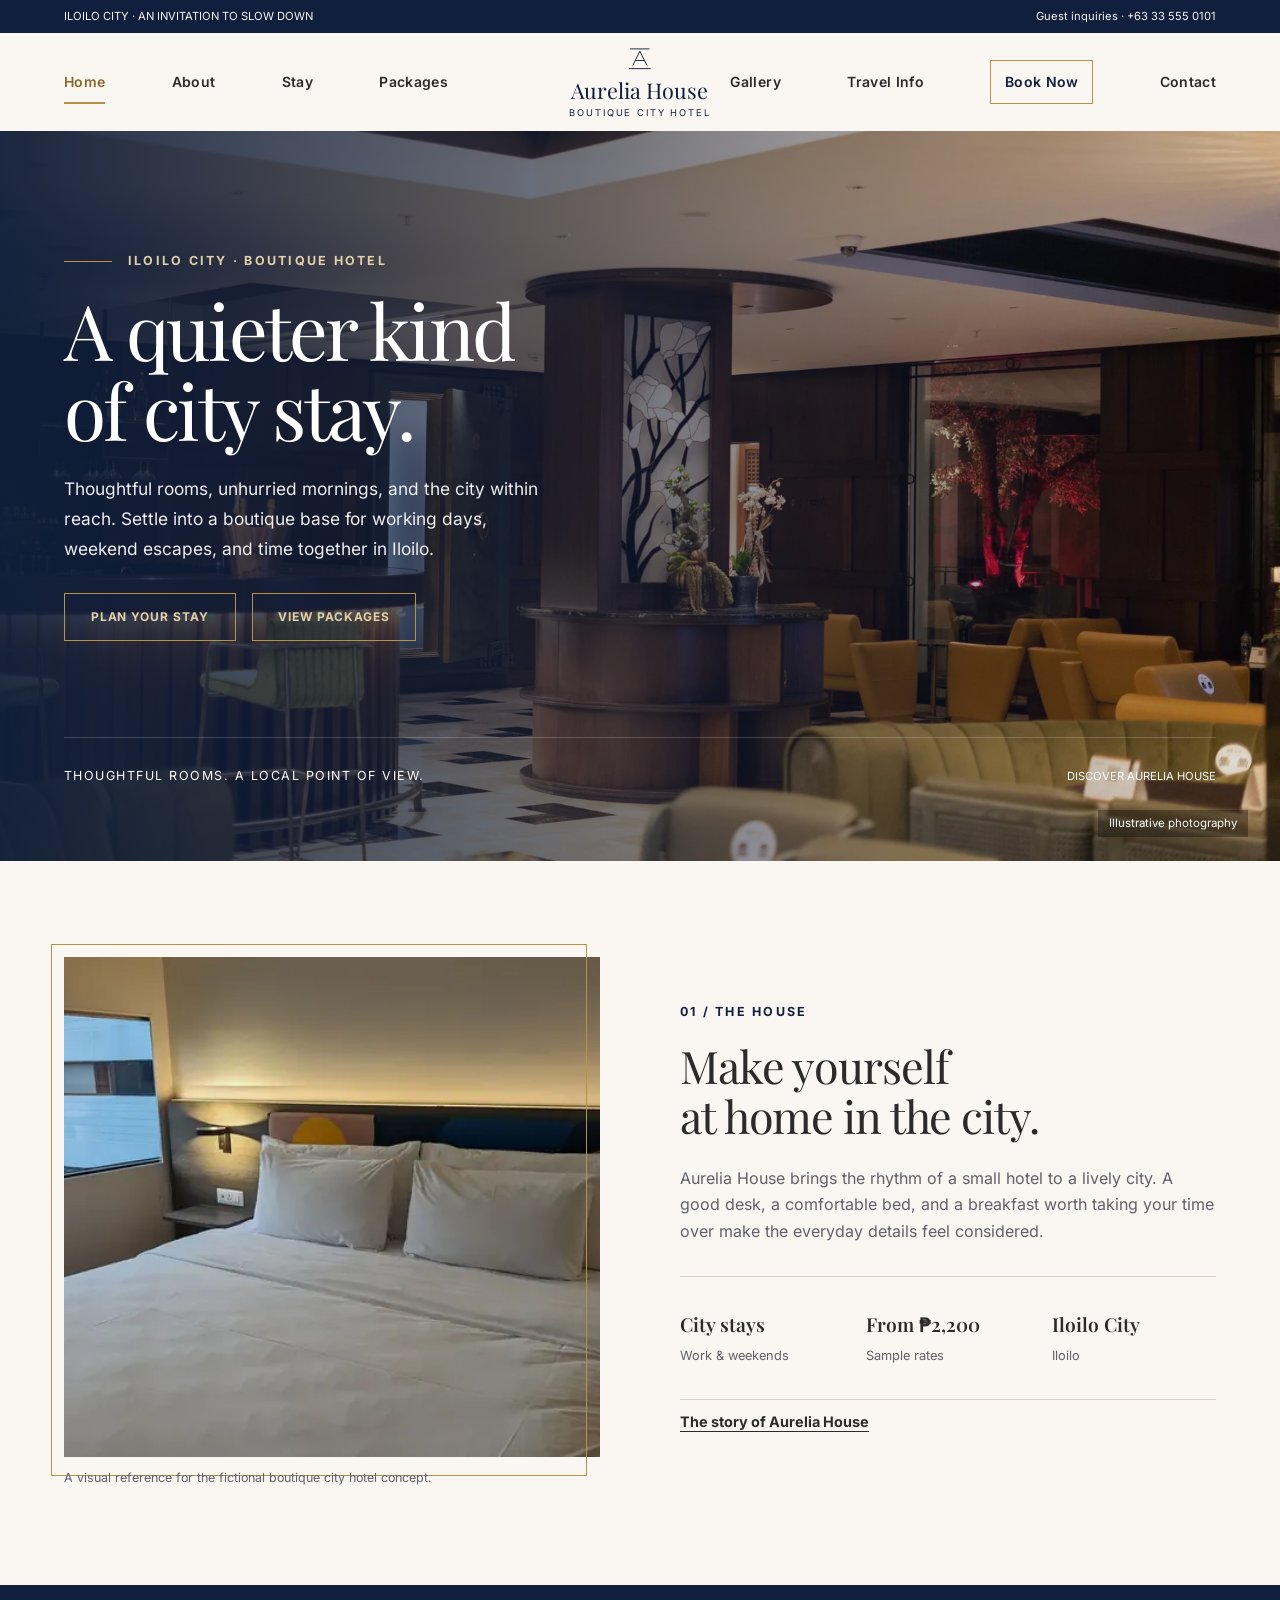
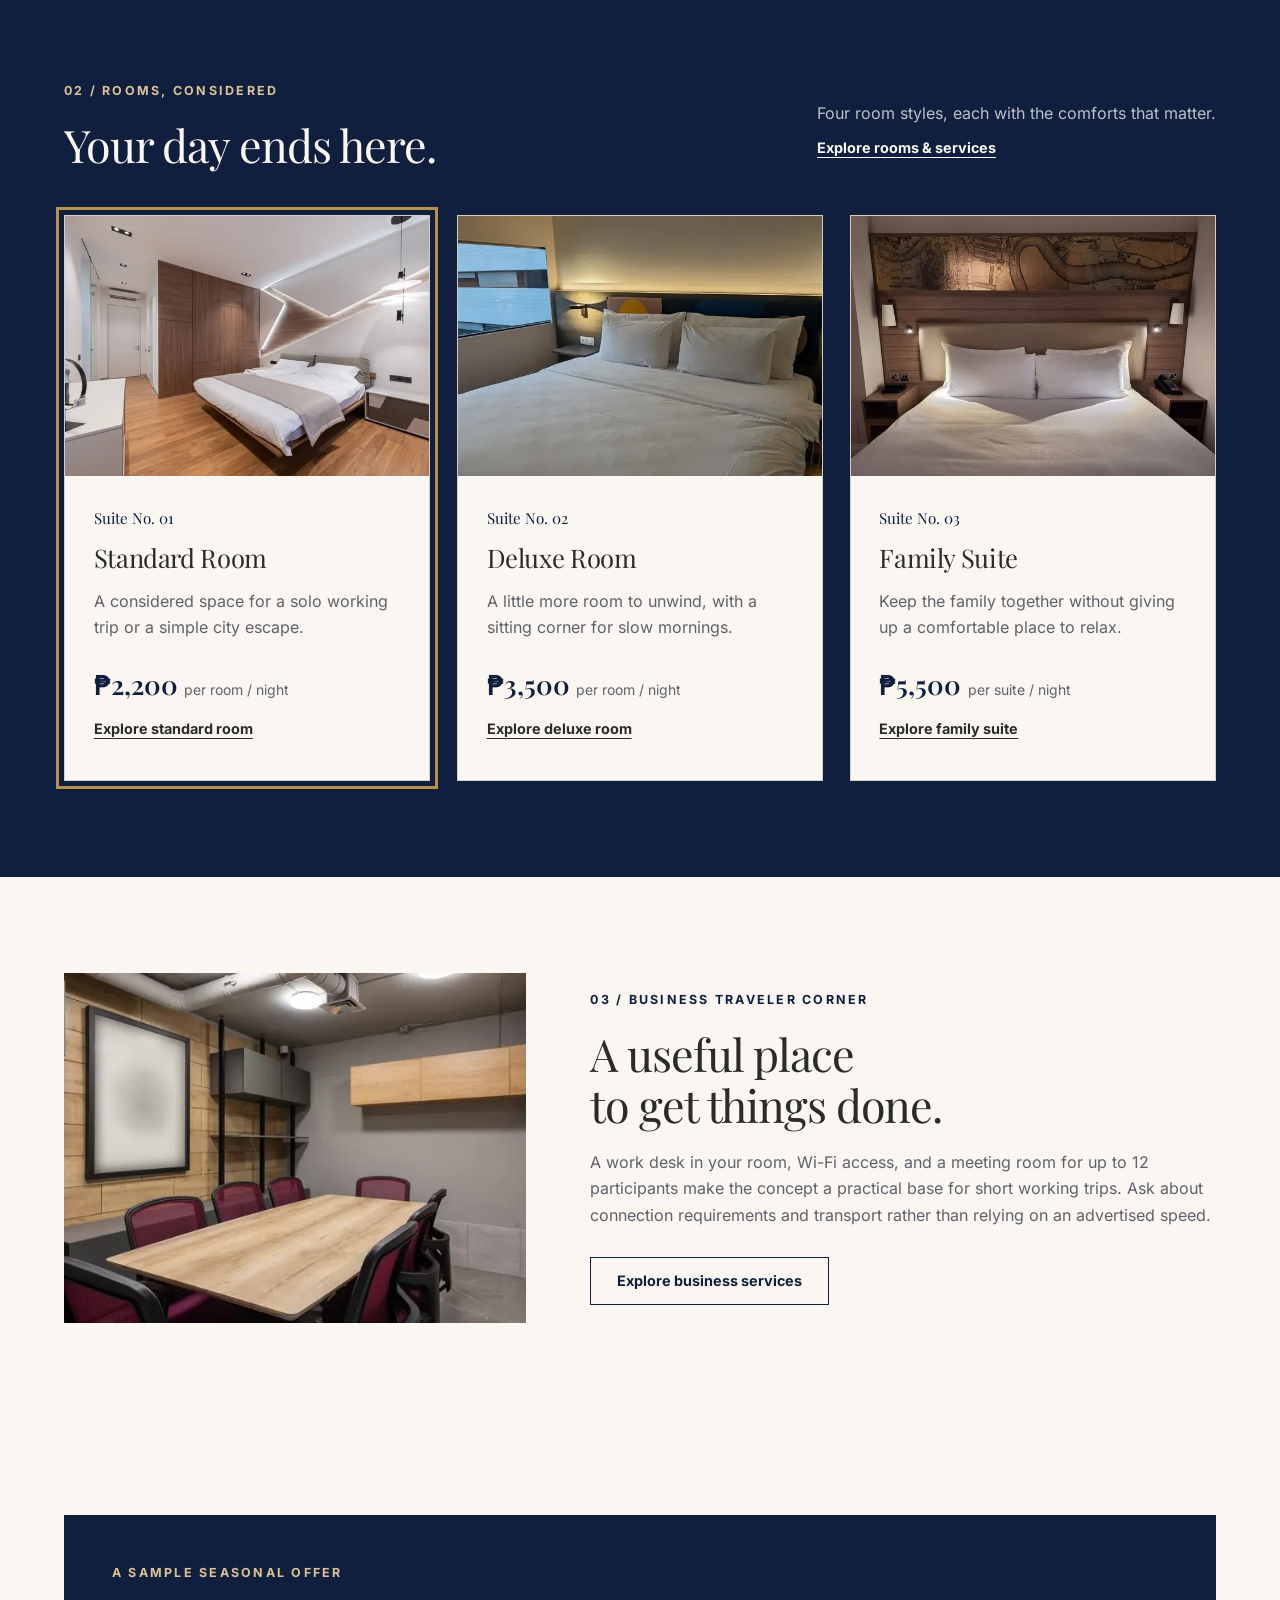
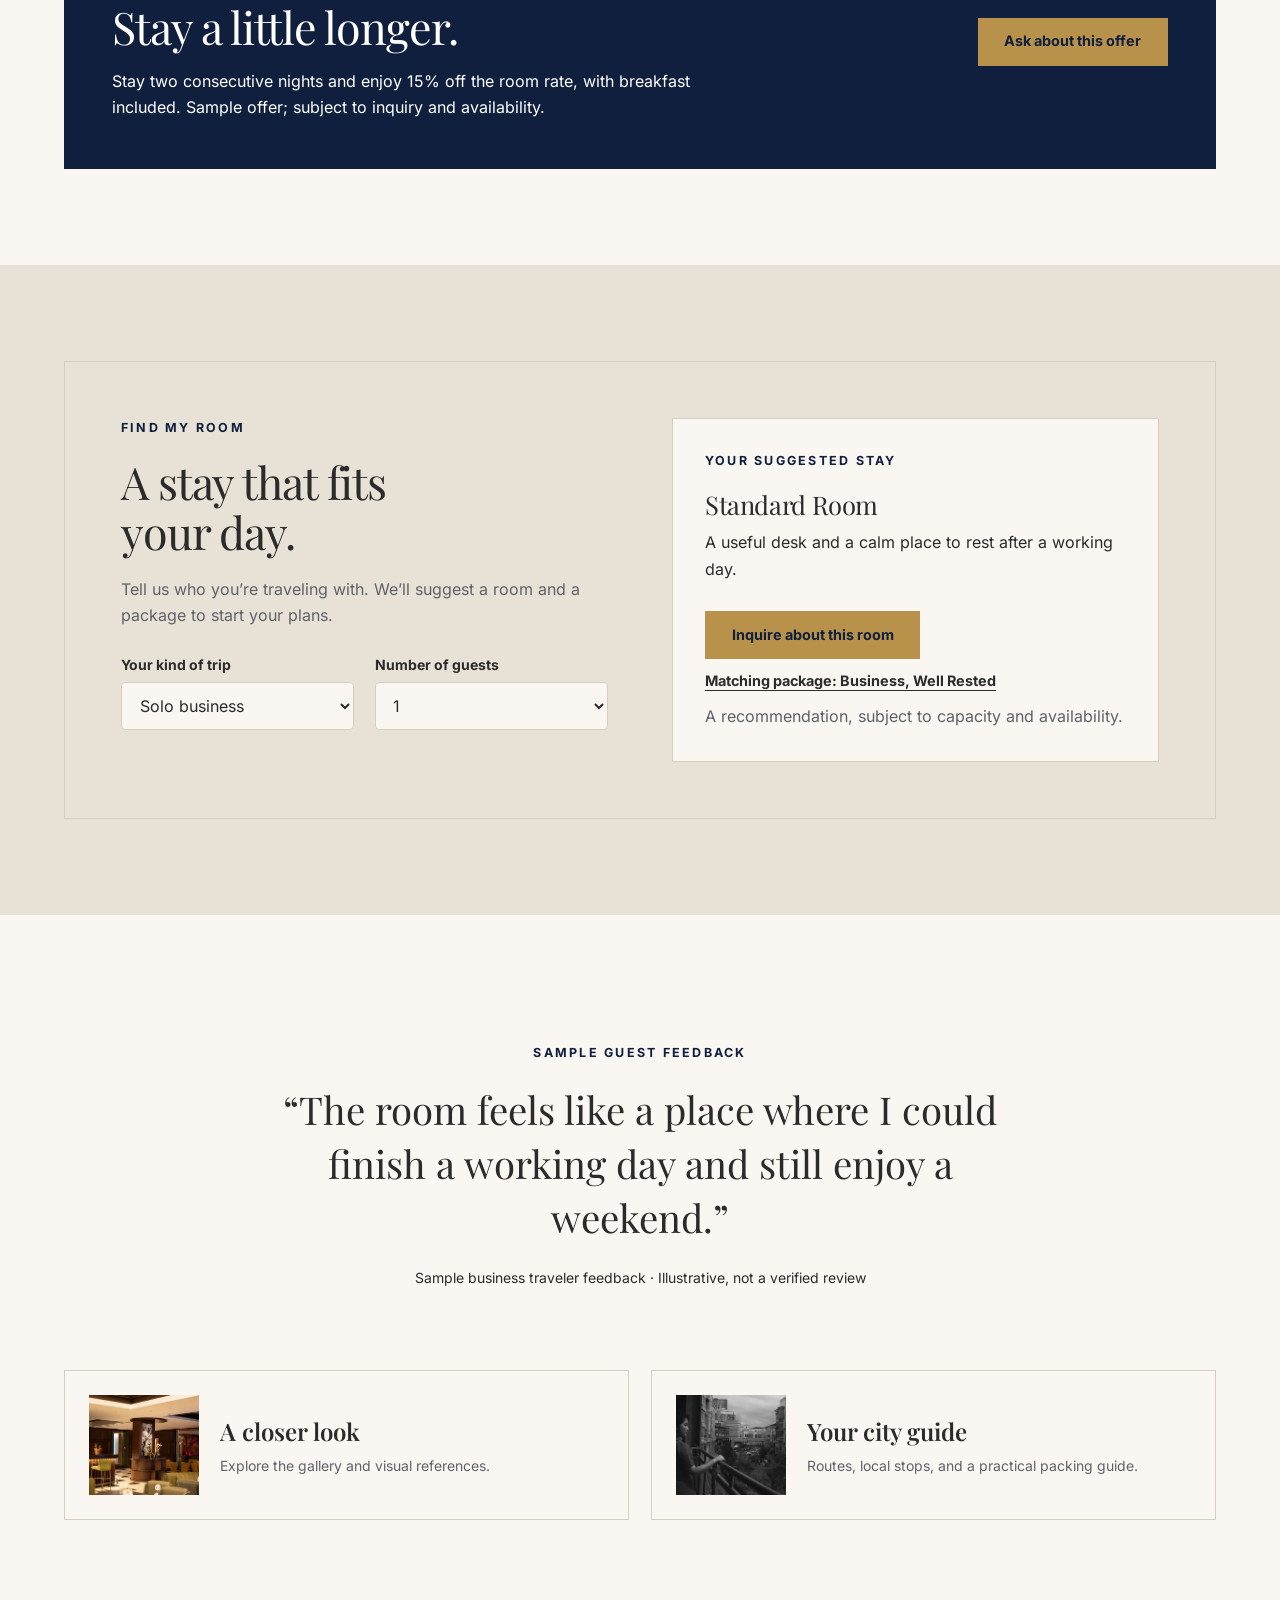
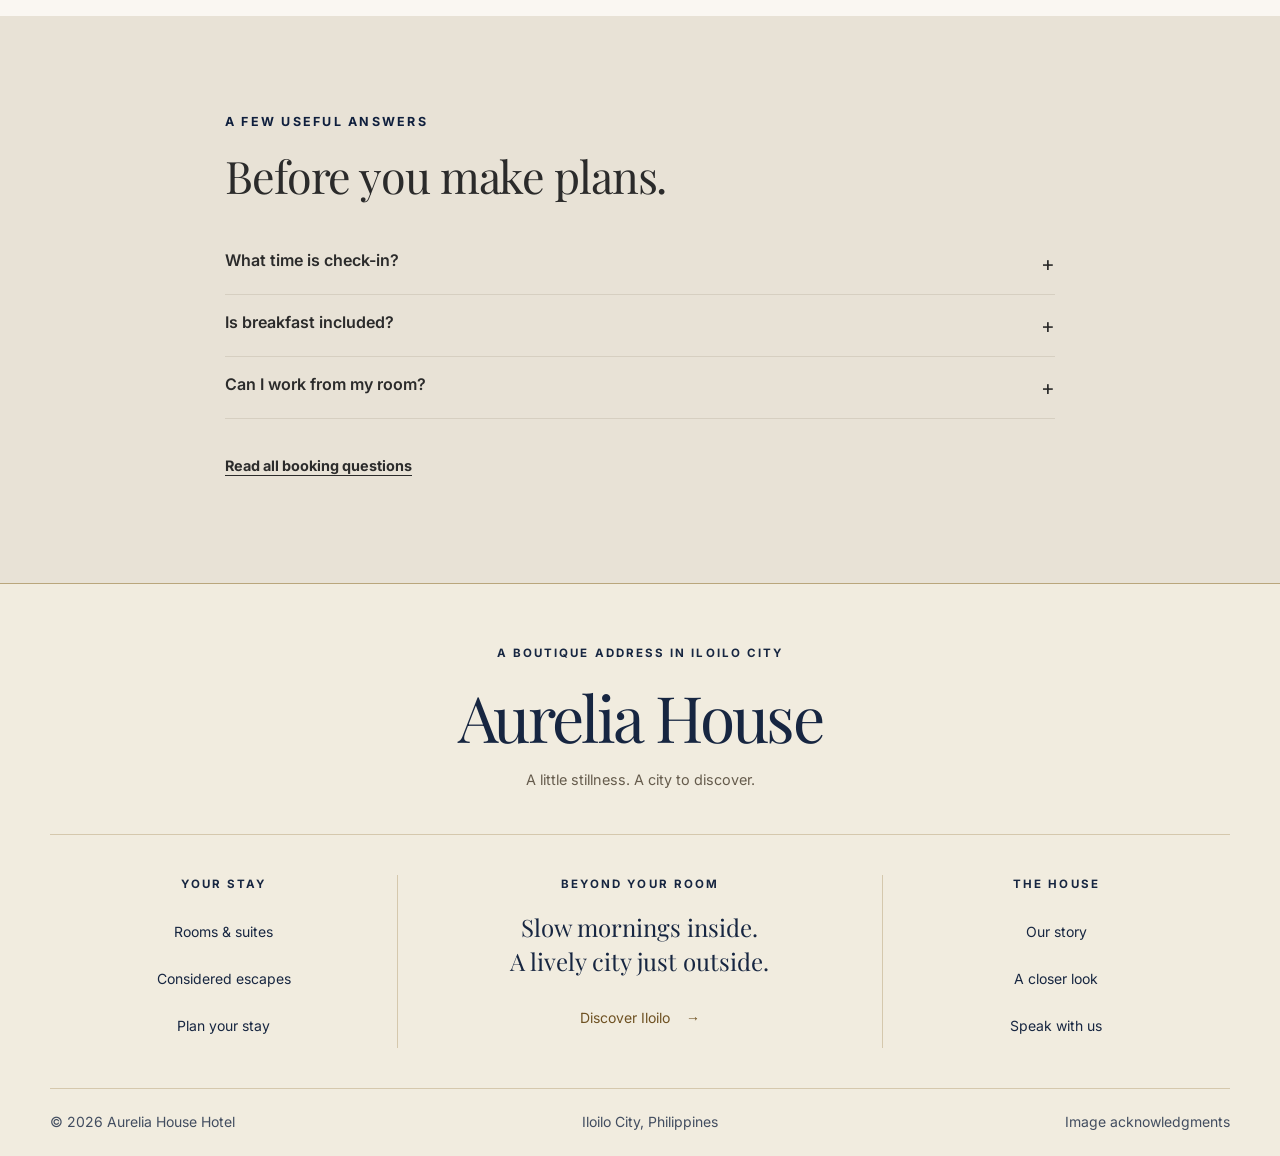
==== commit e1db6240: "Redesign brand footers and diversify Amihan photography" ====
--- a/index.html
+++ b/index.html
@@ -1 +1 @@
-<!DOCTYPE html><html lang="en"><head><meta charset="UTF-8"><meta name="viewport" content="width=device-width, initial-scale=1"><title>Aurelia House Hotel | A Quieter City Stay in Iloilo</title><meta name="description" content="Discover Aurelia House Hotel, a fictional Iloilo City boutique stay. Compare thoughtful rooms, city packages, travel advice, and a simple inquiry planner."><meta name="theme-color" content="#0F1F3D"><meta property="og:type" content="website"><meta property="og:title" content="Aurelia House Hotel | A Quieter City Stay in Iloilo"><meta property="og:description" content="Discover Aurelia House Hotel, a fictional Iloilo City boutique stay. Compare thoughtful rooms, city packages, travel advice, and a simple inquiry planner."><meta property="og:site_name" content="Aurelia House Hotel"><link rel="icon" type="image/svg+xml" href="data:image/svg+xml,%3Csvg%20xmlns%3D%22http%3A//www.w3.org/2000/svg%22%20viewBox%3D%220%200%2050%2050%22%3E%3Crect%20width%3D%2250%22%20height%3D%2250%22%20rx%3D%220%22%20fill%3D%22%230F1F3D%22/%3E%3Cg%20transform%3D%22translate%283%203%29%20scale%28.88%29%22%20fill%3D%22none%22%20stroke%3D%22%23dcc396%22%20stroke-width%3D%222%22%3E%3Cpath%20d%3D%22M13%2033%2025%209%2037%2033M18%2025h14%22/%3E%3Cpath%20d%3D%22M7%2039h36M9%205h32%22/%3E%3C/g%3E%3C/svg%3E"><link rel="preload" href="fonts/inter-latin.woff2" as="font" type="font/woff2" crossorigin><link rel="preload" href="fonts/playfair-display-latin.woff2" as="font" type="font/woff2" crossorigin><link rel="stylesheet" href="css/style.css"><script type="application/ld+json">{"@context": "https://schema.org", "@type": "Hotel", "name": "Aurelia House Hotel", "description": "Boutique city hotel academic concept. Fictional property, rates, and contacts; no reservations or payments.", "address": {"@type": "PostalAddress", "addressLocality": "Iloilo City", "addressRegion": "Iloilo", "addressCountry": "PH"}}</script><script defer src="js/form-config.js"></script><script defer src="js/site-data.js"></script><script defer src="js/main.js"></script></head><body class="hotel"><a class="skip-link" href="#main">Skip to content</a><header class="site-header"><div class="topbar"><div class="wrap"><span>ILOILO CITY · AN INVITATION TO SLOW DOWN</span><a href="contact.html">Guest inquiries · +63 33 555 0101</a></div></div><div class="header-inner wrap"><a class="brand" href="index.html"><svg class="brand-mark" viewBox="0 0 50 50" fill="none" stroke="currentColor" stroke-width="1.6" stroke-linecap="round" stroke-linejoin="round" aria-hidden="true"><path d="M13 33 25 9 37 33M18 25h14"/><path d="M7 39h36M9 5h32"/></svg><span class="brand-text"><strong>Aurelia House</strong><span>Boutique city hotel</span></span><span class="sr-only">Home</span></a><button class="menu-toggle" aria-controls="site-nav" aria-expanded="false" aria-label="Open navigation"><svg viewBox="0 0 24 24" fill="none" stroke="currentColor" stroke-width="1.6" aria-hidden="true"><path d="M3 6h18M3 12h18M3 18h18"/></svg></button><nav class="site-nav" id="site-nav" aria-label="Main navigation"><span class="nav-mobile-brand">Aurelia House</span><button class="menu-close" aria-label="Close navigation">×</button><ul class="nav-list"><li><a  href="index.html" aria-current="page">Home</a></li><li><a  href="about.html" >About</a></li><li><a  href="stay.html" >Stay</a></li><li><a  href="packages.html" >Packages</a></li><li><a  href="gallery.html" >Gallery</a></li><li><a  href="travel-info.html" >Travel Info</a></li><li><a class="nav-book" href="booking.html" >Book Now</a></li><li><a  href="contact.html" >Contact</a></li></ul></nav></div></header><main id="main"><section class="hero"><img class="hero-image" src="images/hero-lounge.webp" srcset="images/hero-lounge-480.webp 480w, images/hero-lounge-640.webp 640w, images/hero-lounge-960.webp 960w, images/hero-lounge.webp 1800w" sizes="100vw" alt="Warm hotel lounge with modern seating and ambient lighting" width="1800" height="1165" fetchpriority="high" decoding="async"><div class="wrap"><div class="hero-content"><span class="eyebrow">Iloilo City · Boutique Hotel</span><h1>A quieter kind<br>of city stay.</h1><p class="hero-intro">Thoughtful rooms, unhurried mornings, and the city within reach. Settle into a boutique base for working days, weekend escapes, and time together in Iloilo.</p><div class="actions"><a class="button " href="booking.html">Plan your stay</a><a class="button light" href="packages.html">View packages</a></div></div><div class="hero-bottom"><span>Thoughtful rooms. A local point of view.</span><a class="hero-scroll" href="#discover">DISCOVER AURELIA HOUSE</a></div></div><span class="hero-note">Illustrative photography</span></section><section class="section " id="discover"><div class="wrap intro-split"><div class="intro-photo reveal"><img class="" src="images/room-deluxe.webp" srcset="images/room-deluxe-480.webp 480w, images/room-deluxe-640.webp 640w, images/room-deluxe-960.webp 960w, images/room-deluxe.webp 1100w" sizes="(max-width:767px) calc(100vw - 32px), (max-width:1023px) 50vw, 40vw" alt="Modern hotel bedroom with white linens beside a window" width="1100" height="733" loading="lazy" decoding="async"><p class="photo-caption">A visual reference for the fictional boutique city hotel concept.</p></div><div class="intro-copy reveal"><span class="eyebrow">01 / The house</span><h2>Make yourself<br> at home in the city.</h2><p class="muted">Aurelia House brings the rhythm of a small hotel to a lively city. A good desk, a comfortable bed, and a breakfast worth taking your time over make the everyday details feel considered.</p><div class="quick-facts"><div><strong>City stays</strong><span>Work & weekends</span></div><div><strong>From ₱2,200</strong><span>Sample rates</span></div><div><strong>Iloilo City</strong><span>Iloilo</span></div></div><a class="text-link" href="about.html">The story of Aurelia House</a></div></div></section><section class="section dark-section"><div class="wrap"><div class="section-heading"><div><span class="eyebrow">02 / Rooms, considered</span><h2>Your day ends here.</h2></div><div><p class="muted">Four room styles, each with the comforts that matter.</p><a class="text-link" href="stay.html">Explore rooms & services</a></div></div><div class="card-grid"><article class="card reveal" data-offering="standard-room"><img class="card-image" src="images/room-studio.webp" srcset="images/room-studio-480.webp 480w, images/room-studio-640.webp 640w, images/room-studio-960.webp 960w, images/room-studio.webp 1100w" sizes="(max-width:767px) calc(100vw - 32px), (max-width:1023px) 50vw, 40vw" alt="Light modern bedroom with white bedding and wooden details" width="1100" height="734" loading="lazy" decoding="async"><div class="card-body"><span class="card-tag">Suite No. 01</span><h3>Standard Room</h3><p class="muted">A considered space for a solo working trip or a simple city escape.</p><div class="card-price"><strong>₱2,200</strong><span>per room / night</span></div><a class="text-link" href="stay.html#standard-room">Explore standard room</a></div></article><article class="card reveal" data-offering="deluxe-room"><img class="card-image" src="images/room-deluxe.webp" srcset="images/room-deluxe-480.webp 480w, images/room-deluxe-640.webp 640w, images/room-deluxe-960.webp 960w, images/room-deluxe.webp 1100w" sizes="(max-width:767px) calc(100vw - 32px), (max-width:1023px) 50vw, 40vw" alt="Modern hotel bedroom with white linens beside a window" width="1100" height="733" loading="lazy" decoding="async"><div class="card-body"><span class="card-tag">Suite No. 02</span><h3>Deluxe Room</h3><p class="muted">A little more room to unwind, with a sitting corner for slow mornings.</p><div class="card-price"><strong>₱3,500</strong><span>per room / night</span></div><a class="text-link" href="stay.html#deluxe-room">Explore deluxe room</a></div></article><article class="card reveal" data-offering="family-suite"><img class="card-image" src="images/room-suite.webp" srcset="images/room-suite-480.webp 480w, images/room-suite-640.webp 640w, images/room-suite-960.webp 960w, images/room-suite.webp 1100w" sizes="(max-width:767px) calc(100vw - 32px), (max-width:1023px) 50vw, 40vw" alt="Spacious bedroom with white bedding and framed map artwork" width="1100" height="825" loading="lazy" decoding="async"><div class="card-body"><span class="card-tag">Suite No. 03</span><h3>Family Suite</h3><p class="muted">Keep the family together without giving up a comfortable place to relax.</p><div class="card-price"><strong>₱5,500</strong><span>per suite / night</span></div><a class="text-link" href="stay.html#family-suite">Explore family suite</a></div></article></div></div></section><section class="section"><div class="wrap business-corner"><div><img class="business-photo" src="images/meeting-space.webp" srcset="images/meeting-space-480.webp 480w, images/meeting-space-640.webp 640w, images/meeting-space-960.webp 960w, images/meeting-space.webp 1100w" sizes="(max-width:767px) calc(100vw - 32px), (max-width:1023px) 50vw, 40vw" alt="Contemporary meeting room with a large wooden table and office chairs" width="1100" height="734" loading="lazy" decoding="async"></div><div><span class="eyebrow">03 / Business traveler corner</span><h2>A useful place<br>to get things done.</h2><p class="muted" style="margin-top:1.2rem">A work desk in your room, Wi-Fi access, and a meeting room for up to 12 participants make the concept a practical base for short working trips. Ask about connection requirements and transport rather than relying on an advertised speed.</p><div class="actions"><a class="button secondary" href="stay.html#meeting-room">Explore business services</a></div></div></div></section><section class="section"><div class="wrap"><div class="promo reveal"><div><span class="eyebrow">A sample seasonal offer</span><h2>Stay a little longer.</h2><p>Stay two consecutive nights and enjoy 15% off the room rate, with breakfast included. Sample offer; subject to inquiry and availability.</p></div><a class="button " href="booking.html">Ask about this offer</a></div></div></section><section class="section panel-section"><div class="wrap"><div class="planner reveal" id="find-my-room"><div><span class="eyebrow">Find my room</span><h2>A stay that fits<br>your day.</h2><p class="muted">Tell us who you’re traveling with. We’ll suggest a room and a package to start your plans.</p><div id="room-finder" class="form-grid" style="margin-top:1.5rem"><div class="field"><label for="traveler-type">Your kind of trip</label><select id="traveler-type"><option value="business">Solo business</option><option value="couple">A couple’s escape</option><option value="family">Family time</option></select></div><div class="field"><label for="room-guests">Number of guests</label><select id="room-guests"><option>1</option><option>2</option><option>3</option><option>4</option></select></div></div></div><div class="planner-result" aria-live="polite"><span class="eyebrow">Your suggested stay</span><h3 id="room-result-name">Standard Room</h3><p id="room-result-reason">A useful desk and a calm place to rest.</p><div class="actions"><a class="button" id="room-result-link" href="booking.html?item=standard-room">Inquire about this room</a></div><a class="text-link" id="room-package-link" href="packages.html#business-stay">Matching package</a><p class="small muted">A recommendation, subject to capacity and availability.</p></div></div></div></section><section class="section"><div class="wrap"><div class="review reveal"><span class="eyebrow">Sample guest feedback</span><span class="stars" aria-hidden="true">✦ ✦ ✦</span><blockquote>“The room feels like a place where I could finish a working day and still enjoy a weekend.”</blockquote><cite>Sample business traveler feedback · Illustrative, not a verified review</cite></div><div class="teaser-grid"><a class="teaser" href="gallery.html"><img class="" src="images/hero-lounge.webp" srcset="images/hero-lounge-480.webp 480w, images/hero-lounge-640.webp 640w, images/hero-lounge-960.webp 960w, images/hero-lounge.webp 1800w" sizes="(max-width:767px) calc(100vw - 32px), (max-width:1023px) 50vw, 40vw" alt="Warm hotel lounge with modern seating and ambient lighting" width="1800" height="1165" loading="lazy" decoding="async"><div><strong>A closer look</strong><span>Explore the gallery and visual references.</span></div></a><a class="teaser" href="travel-info.html"><img class="" src="images/city-balcony.webp" srcset="images/city-balcony-480.webp 480w, images/city-balcony-640.webp 640w, images/city-balcony-960.webp 960w, images/city-balcony.webp 1100w" sizes="(max-width:767px) calc(100vw - 32px), (max-width:1023px) 50vw, 40vw" alt="Woman on a balcony overlooking city streets" width="1100" height="734" loading="lazy" decoding="async"><div><strong>Your city guide</strong><span>Routes, local stops, and a practical packing guide.</span></div></a></div></div></section><section class="section panel-section"><div class="wrap"><div class="faq"><span class="eyebrow">A few useful answers</span><h2>Before you make plans.</h2><details><summary>What time is check-in?</summary><p>The sample hotel policy is check-in from 2:00 PM and checkout by noon. Early arrival and late departure are requests, not guarantees.</p></details><details><summary>Is breakfast included?</summary><p>Deluxe rooms and suites include the breakfast stated on the room card. Standard Room breakfast is optional unless you choose a package.</p></details><details><summary>Can I work from my room?</summary><p>The concept includes a work desk and Wi-Fi in every room. Connection speeds are not guaranteed; ask about your meeting needs.</p></details><p class="faq-footer"><a class="text-link" href="booking.html#faq">Read all booking questions</a></p></div></div></section></main><footer class="site-footer"><div class="wrap"><div class="footer-top"><div class="footer-brand"><a class="brand" href="index.html"><svg class="brand-mark" viewBox="0 0 50 50" fill="none" stroke="currentColor" stroke-width="1.6" stroke-linecap="round" stroke-linejoin="round" aria-hidden="true"><path d="M13 33 25 9 37 33M18 25h14"/><path d="M7 39h36M9 5h32"/></svg><span class="brand-text"><strong>Aurelia House</strong><span>Boutique city hotel</span></span><span class="sr-only">Home</span></a><p>A little stillness. A city to discover.</p><div class="social-links"><a href="https://www.facebook.com/" target="_blank" rel="noopener noreferrer">Facebook</a><a href="https://www.instagram.com/" target="_blank" rel="noopener noreferrer">Instagram</a></div><p class="small">Platform links; no property account is claimed.</p></div><div><h2>Explore</h2><div class="footer-links"><a href="index.html">Home</a><a href="about.html">About</a><a href="stay.html">Stay</a><a href="packages.html">Packages</a><a href="gallery.html">Gallery</a><a href="travel-info.html">Travel Info</a><a href="booking.html">Book Now</a><a href="contact.html">Contact</a><a href="#privacy">Privacy &amp; Disclaimer</a><a href="gallery.html#photo-credits">Photo Credits</a></div></div><div><h2>Get in touch</h2><p><a href="mailto:hello@aureliahouse.example">hello@aureliahouse.example</a><br><a href="tel:+63335550101">+63 33 555 0101</a></p><p>City Proper, Iloilo City, Iloilo, Philippines (fictional property)</p><p class="small">Illustrative contact details.</p></div></div><details class="footer-policy" id="privacy"><summary>Privacy &amp; academic disclaimer</summary><p>This website was created for academic purposes. Business, rates, and contact details are fictional. No personal data is stored. In the current demonstration, form entries stay on the page and are not sent. A copied or downloaded draft stays under your control. No reservations or payments are made.</p><p>Photographs are licensed visual references, not photographs of this fictional property. Sample guest feedback is illustrative, not verified testimony. Maps show public town references. Any future inquiry service must have its privacy terms reviewed before activation.</p></details><div class="footer-bottom"><p>© 2026 Aurelia House Hotel. Student project for Applied Business Tools and Technologies in Tourism.</p><p>Concept by Paul Mendoza Bisa</p></div></div></footer></body></html>+<!DOCTYPE html><html lang="en"><head><meta charset="UTF-8"><meta name="viewport" content="width=device-width, initial-scale=1"><title>Aurelia House Hotel | A Quieter City Stay in Iloilo</title><meta name="description" content="Discover Aurelia House Hotel, a fictional Iloilo City boutique stay. Compare thoughtful rooms, city packages, travel advice, and a simple inquiry planner."><meta name="theme-color" content="#0F1F3D"><meta property="og:type" content="website"><meta property="og:title" content="Aurelia House Hotel | A Quieter City Stay in Iloilo"><meta property="og:description" content="Discover Aurelia House Hotel, a fictional Iloilo City boutique stay. Compare thoughtful rooms, city packages, travel advice, and a simple inquiry planner."><meta property="og:site_name" content="Aurelia House Hotel"><link rel="icon" type="image/svg+xml" href="data:image/svg+xml,%3Csvg%20xmlns%3D%22http%3A//www.w3.org/2000/svg%22%20viewBox%3D%220%200%2050%2050%22%3E%3Crect%20width%3D%2250%22%20height%3D%2250%22%20rx%3D%220%22%20fill%3D%22%230F1F3D%22/%3E%3Cg%20transform%3D%22translate%283%203%29%20scale%28.88%29%22%20fill%3D%22none%22%20stroke%3D%22%23dcc396%22%20stroke-width%3D%222%22%3E%3Cpath%20d%3D%22M13%2033%2025%209%2037%2033M18%2025h14%22/%3E%3Cpath%20d%3D%22M7%2039h36M9%205h32%22/%3E%3C/g%3E%3C/svg%3E"><link rel="preload" href="fonts/inter-latin.woff2" as="font" type="font/woff2" crossorigin><link rel="preload" href="fonts/playfair-display-latin.woff2" as="font" type="font/woff2" crossorigin><link rel="stylesheet" href="css/style.css"><script type="application/ld+json">{"@context": "https://schema.org", "@type": "Hotel", "name": "Aurelia House Hotel", "description": "Boutique city hotel academic concept. Fictional property, rates, and contacts; no reservations or payments.", "address": {"@type": "PostalAddress", "addressLocality": "Iloilo City", "addressRegion": "Iloilo", "addressCountry": "PH"}}</script><script defer src="js/form-config.js"></script><script defer src="js/site-data.js"></script><script defer src="js/main.js"></script></head><body class="hotel"><a class="skip-link" href="#main">Skip to content</a><header class="site-header"><div class="topbar"><div class="wrap"><span>ILOILO CITY · AN INVITATION TO SLOW DOWN</span><a href="contact.html">Guest inquiries · +63 33 555 0101</a></div></div><div class="header-inner wrap"><a class="brand" href="index.html"><svg class="brand-mark" viewBox="0 0 50 50" fill="none" stroke="currentColor" stroke-width="1.6" stroke-linecap="round" stroke-linejoin="round" aria-hidden="true"><path d="M13 33 25 9 37 33M18 25h14"/><path d="M7 39h36M9 5h32"/></svg><span class="brand-text"><strong>Aurelia House</strong><span>Boutique city hotel</span></span><span class="sr-only">Home</span></a><button class="menu-toggle" aria-controls="site-nav" aria-expanded="false" aria-label="Open navigation"><svg viewBox="0 0 24 24" fill="none" stroke="currentColor" stroke-width="1.6" aria-hidden="true"><path d="M3 6h18M3 12h18M3 18h18"/></svg></button><nav class="site-nav" id="site-nav" aria-label="Main navigation"><span class="nav-mobile-brand">Aurelia House</span><button class="menu-close" aria-label="Close navigation">×</button><ul class="nav-list"><li><a  href="index.html" aria-current="page">Home</a></li><li><a  href="about.html" >About</a></li><li><a  href="stay.html" >Stay</a></li><li><a  href="packages.html" >Packages</a></li><li><a  href="gallery.html" >Gallery</a></li><li><a  href="travel-info.html" >Travel Info</a></li><li><a class="nav-book" href="booking.html" >Book Now</a></li><li><a  href="contact.html" >Contact</a></li></ul></nav></div></header><main id="main"><section class="hero"><img class="hero-image" src="images/hero-lounge.webp" srcset="images/hero-lounge-480.webp 480w, images/hero-lounge-640.webp 640w, images/hero-lounge-960.webp 960w, images/hero-lounge.webp 1800w" sizes="100vw" alt="Warm hotel lounge with modern seating and ambient lighting" width="1800" height="1165" fetchpriority="high" decoding="async"><div class="wrap"><div class="hero-content"><span class="eyebrow">Iloilo City · Boutique Hotel</span><h1>A quieter kind<br>of city stay.</h1><p class="hero-intro">Thoughtful rooms, unhurried mornings, and the city within reach. Settle into a boutique base for working days, weekend escapes, and time together in Iloilo.</p><div class="actions"><a class="button " href="booking.html">Plan your stay</a><a class="button light" href="packages.html">View packages</a></div></div><div class="hero-bottom"><span>Thoughtful rooms. A local point of view.</span><a class="hero-scroll" href="#discover">DISCOVER AURELIA HOUSE</a></div></div><span class="hero-note">Illustrative photography</span></section><section class="section " id="discover"><div class="wrap intro-split"><div class="intro-photo reveal"><img class="" src="images/room-deluxe.webp" srcset="images/room-deluxe-480.webp 480w, images/room-deluxe-640.webp 640w, images/room-deluxe-960.webp 960w, images/room-deluxe.webp 1100w" sizes="(max-width:767px) calc(100vw - 32px), (max-width:1023px) 50vw, 40vw" alt="Modern hotel bedroom with white linens beside a window" width="1100" height="733" loading="lazy" decoding="async"><p class="photo-caption">A visual reference for the fictional boutique city hotel concept.</p></div><div class="intro-copy reveal"><span class="eyebrow">01 / The house</span><h2>Make yourself<br> at home in the city.</h2><p class="muted">Aurelia House brings the rhythm of a small hotel to a lively city. A good desk, a comfortable bed, and a breakfast worth taking your time over make the everyday details feel considered.</p><div class="quick-facts"><div><strong>City stays</strong><span>Work & weekends</span></div><div><strong>From ₱2,200</strong><span>Sample rates</span></div><div><strong>Iloilo City</strong><span>Iloilo</span></div></div><a class="text-link" href="about.html">The story of Aurelia House</a></div></div></section><section class="section dark-section"><div class="wrap"><div class="section-heading"><div><span class="eyebrow">02 / Rooms, considered</span><h2>Your day ends here.</h2></div><div><p class="muted">Four room styles, each with the comforts that matter.</p><a class="text-link" href="stay.html">Explore rooms & services</a></div></div><div class="card-grid"><article class="card reveal" data-offering="standard-room"><img class="card-image" src="images/room-studio.webp" srcset="images/room-studio-480.webp 480w, images/room-studio-640.webp 640w, images/room-studio-960.webp 960w, images/room-studio.webp 1100w" sizes="(max-width:767px) calc(100vw - 32px), (max-width:1023px) 50vw, 40vw" alt="Light modern bedroom with white bedding and wooden details" width="1100" height="734" loading="lazy" decoding="async"><div class="card-body"><span class="card-tag">Suite No. 01</span><h3>Standard Room</h3><p class="muted">A considered space for a solo working trip or a simple city escape.</p><div class="card-price"><strong>₱2,200</strong><span>per room / night</span></div><a class="text-link" href="stay.html#standard-room">Explore standard room</a></div></article><article class="card reveal" data-offering="deluxe-room"><img class="card-image" src="images/room-deluxe.webp" srcset="images/room-deluxe-480.webp 480w, images/room-deluxe-640.webp 640w, images/room-deluxe-960.webp 960w, images/room-deluxe.webp 1100w" sizes="(max-width:767px) calc(100vw - 32px), (max-width:1023px) 50vw, 40vw" alt="Modern hotel bedroom with white linens beside a window" width="1100" height="733" loading="lazy" decoding="async"><div class="card-body"><span class="card-tag">Suite No. 02</span><h3>Deluxe Room</h3><p class="muted">A little more room to unwind, with a sitting corner for slow mornings.</p><div class="card-price"><strong>₱3,500</strong><span>per room / night</span></div><a class="text-link" href="stay.html#deluxe-room">Explore deluxe room</a></div></article><article class="card reveal" data-offering="family-suite"><img class="card-image" src="images/room-suite.webp" srcset="images/room-suite-480.webp 480w, images/room-suite-640.webp 640w, images/room-suite-960.webp 960w, images/room-suite.webp 1100w" sizes="(max-width:767px) calc(100vw - 32px), (max-width:1023px) 50vw, 40vw" alt="Spacious bedroom with white bedding and framed map artwork" width="1100" height="825" loading="lazy" decoding="async"><div class="card-body"><span class="card-tag">Suite No. 03</span><h3>Family Suite</h3><p class="muted">Keep the family together without giving up a comfortable place to relax.</p><div class="card-price"><strong>₱5,500</strong><span>per suite / night</span></div><a class="text-link" href="stay.html#family-suite">Explore family suite</a></div></article></div></div></section><section class="section"><div class="wrap business-corner"><div><img class="business-photo" src="images/meeting-space.webp" srcset="images/meeting-space-480.webp 480w, images/meeting-space-640.webp 640w, images/meeting-space-960.webp 960w, images/meeting-space.webp 1100w" sizes="(max-width:767px) calc(100vw - 32px), (max-width:1023px) 50vw, 40vw" alt="Contemporary meeting room with a large wooden table and office chairs" width="1100" height="734" loading="lazy" decoding="async"></div><div><span class="eyebrow">03 / Business traveler corner</span><h2>A useful place<br>to get things done.</h2><p class="muted" style="margin-top:1.2rem">A work desk in your room, Wi-Fi access, and a meeting room for up to 12 participants make the concept a practical base for short working trips. Ask about connection requirements and transport rather than relying on an advertised speed.</p><div class="actions"><a class="button secondary" href="stay.html#meeting-room">Explore business services</a></div></div></div></section><section class="section"><div class="wrap"><div class="promo reveal"><div><span class="eyebrow">A sample seasonal offer</span><h2>Stay a little longer.</h2><p>Stay two consecutive nights and enjoy 15% off the room rate, with breakfast included. Sample offer; subject to inquiry and availability.</p></div><a class="button " href="booking.html">Ask about this offer</a></div></div></section><section class="section panel-section"><div class="wrap"><div class="planner reveal" id="find-my-room"><div><span class="eyebrow">Find my room</span><h2>A stay that fits<br>your day.</h2><p class="muted">Tell us who you’re traveling with. We’ll suggest a room and a package to start your plans.</p><div id="room-finder" class="form-grid" style="margin-top:1.5rem"><div class="field"><label for="traveler-type">Your kind of trip</label><select id="traveler-type"><option value="business">Solo business</option><option value="couple">A couple’s escape</option><option value="family">Family time</option></select></div><div class="field"><label for="room-guests">Number of guests</label><select id="room-guests"><option>1</option><option>2</option><option>3</option><option>4</option></select></div></div></div><div class="planner-result" aria-live="polite"><span class="eyebrow">Your suggested stay</span><h3 id="room-result-name">Standard Room</h3><p id="room-result-reason">A useful desk and a calm place to rest.</p><div class="actions"><a class="button" id="room-result-link" href="booking.html?item=standard-room">Inquire about this room</a></div><a class="text-link" id="room-package-link" href="packages.html#business-stay">Matching package</a><p class="small muted">A recommendation, subject to capacity and availability.</p></div></div></div></section><section class="section"><div class="wrap"><div class="review reveal"><span class="eyebrow">Sample guest feedback</span><span class="stars" aria-hidden="true">✦ ✦ ✦</span><blockquote>“The room feels like a place where I could finish a working day and still enjoy a weekend.”</blockquote><cite>Sample business traveler feedback · Illustrative, not a verified review</cite></div><div class="teaser-grid"><a class="teaser" href="gallery.html"><img class="" src="images/hero-lounge.webp" srcset="images/hero-lounge-480.webp 480w, images/hero-lounge-640.webp 640w, images/hero-lounge-960.webp 960w, images/hero-lounge.webp 1800w" sizes="(max-width:767px) calc(100vw - 32px), (max-width:1023px) 50vw, 40vw" alt="Warm hotel lounge with modern seating and ambient lighting" width="1800" height="1165" loading="lazy" decoding="async"><div><strong>A closer look</strong><span>Explore the gallery and visual references.</span></div></a><a class="teaser" href="travel-info.html"><img class="" src="images/city-balcony.webp" srcset="images/city-balcony-480.webp 480w, images/city-balcony-640.webp 640w, images/city-balcony-960.webp 960w, images/city-balcony.webp 1100w" sizes="(max-width:767px) calc(100vw - 32px), (max-width:1023px) 50vw, 40vw" alt="Woman on a balcony overlooking city streets" width="1100" height="734" loading="lazy" decoding="async"><div><strong>Your city guide</strong><span>Routes, local stops, and a practical packing guide.</span></div></a></div></div></section><section class="section panel-section"><div class="wrap"><div class="faq"><span class="eyebrow">A few useful answers</span><h2>Before you make plans.</h2><details><summary>What time is check-in?</summary><p>The sample hotel policy is check-in from 2:00 PM and checkout by noon. Early arrival and late departure are requests, not guarantees.</p></details><details><summary>Is breakfast included?</summary><p>Deluxe rooms and suites include the breakfast stated on the room card. Standard Room breakfast is optional unless you choose a package.</p></details><details><summary>Can I work from my room?</summary><p>The concept includes a work desk and Wi-Fi in every room. Connection speeds are not guaranteed; ask about your meeting needs.</p></details><p class="faq-footer"><a class="text-link" href="booking.html#faq">Read all booking questions</a></p></div></div></section></main><footer class="site-footer footer-redesign aurelia-footer"><div class="footer-shell"><div class="aurelia-signature"><p class="footer-label">A boutique address in Iloilo City</p><a href="index.html" class="aurelia-wordmark">Aurelia House</a><p>A little stillness. A city to discover.</p></div><div class="aurelia-columns"><div><p class="footer-label">Your stay</p><nav aria-label="Stay navigation"><a href="stay.html">Rooms &amp; suites</a><a href="packages.html">Considered escapes</a><a href="booking.html">Plan your stay</a></nav></div><div class="aurelia-city"><p class="footer-label">Beyond your room</p><p>Slow mornings inside.<br>A lively city just outside.</p><a href="travel-info.html">Discover Iloilo <span aria-hidden="true">→</span></a></div><div><p class="footer-label">The house</p><nav aria-label="Hotel navigation"><a href="about.html">Our story</a><a href="gallery.html">A closer look</a><a href="contact.html">Speak with us</a></nav></div></div><div class="footer-end footer-fine"><p>© 2026 Aurelia House Hotel</p><p>Iloilo City, Philippines</p><a href="gallery.html#photo-credits">Image acknowledgments</a></div></div></footer></body></html>
--- a/css/style.css
+++ b/css/style.css
@@ -114,4 +114,25 @@
 .compact-navigation.highlands .sidebar-note{display:none}
 .compact-navigation.highlands .site-nav{background:var(--primary);color:var(--paper)}
 
-.card.recommended{outline:3px solid var(--accent);outline-offset:5px}+.card.recommended{outline:3px solid var(--accent);outline-offset:5px}
+
+/* Brand-specific footer redesign */
+.site-footer.footer-redesign{padding:0;color:inherit}
+.footer-redesign a{text-decoration:none;transition:color .2s,background .2s}
+.footer-redesign a:hover{text-decoration:underline;text-underline-offset:5px}
+.footer-redesign a:focus-visible{outline:2px solid currentColor;outline-offset:5px}
+.footer-redesign .footer-shell{width:min(1180px,calc(100% - 4rem));margin:auto}
+.footer-redesign .footer-label{font-size:.72rem;text-transform:uppercase;letter-spacing:.18em;font-weight:700;margin:0 0 1rem}
+.footer-redesign .footer-nav{display:flex;flex-wrap:wrap;gap:.6rem 1.5rem}
+.footer-redesign .footer-nav a{display:inline-flex;align-items:center;min-height:44px}
+.footer-redesign .footer-fine{font-size:.78rem;opacity:.8;line-height:1.6}
+.footer-redesign .footer-end{display:flex;justify-content:space-between;gap:1rem;flex-wrap:wrap;padding:1.4rem 0}
+.footer-redesign .footer-end p{margin:0}
+@media(max-width:767px){.footer-redesign .footer-shell{width:calc(100% - 2rem)}.footer-redesign .footer-end{flex-direction:column;gap:.4rem}}
+
+.site-footer.aurelia-footer{background:#f1ecdf;color:#172641;border-top:1px solid #b9a67c}
+.aurelia-signature{text-align:center;padding:3.7rem 0 2.6rem}.aurelia-wordmark{font-family:var(--heading-font);font-size:clamp(2.7rem,5vw,4.9rem);letter-spacing:-.04em;line-height:1.2;display:inline-block}.aurelia-signature>p:last-child{font-size:.9rem;color:#665c4d;margin:.8rem 0 0}
+.aurelia-columns{display:grid;grid-template-columns:1fr 1.4fr 1fr;border-block:1px solid #b9a67c80;padding:2.5rem 0;text-align:center}.aurelia-columns>div{padding:0 1.5rem}.aurelia-columns nav{display:flex;flex-direction:column;align-items:center;gap:.2rem}.aurelia-columns nav a{min-height:44px;display:flex;align-items:center;font-size:.9rem}.aurelia-city{border-inline:1px solid #b9a67c80}.aurelia-city p:not(.footer-label){font-family:var(--heading-font);font-size:1.5rem;line-height:1.45;margin:0 0 1rem}.aurelia-city>a{display:inline-flex;min-height:44px;align-items:center;gap:1rem;font-size:.9rem;color:#6e5122}
+@media(max-width:767px){.aurelia-signature{padding:3rem 0 2rem}.aurelia-columns{grid-template-columns:1fr 1fr;gap:2rem 0;padding:2rem 0}.aurelia-city{grid-column:1/-1;grid-row:2;border:0;border-top:1px solid #b9a67c80;padding-top:2rem!important}.aurelia-columns>div{padding:0 .4rem}.aurelia-footer .footer-end{text-align:center;align-items:center}}
+
+.site-footer.footer-redesign a.aurelia-wordmark{font-size:clamp(2.7rem,5vw,4.9rem)}.site-footer.footer-redesign .aurelia-city p:not(.footer-label){font-size:1.5rem}
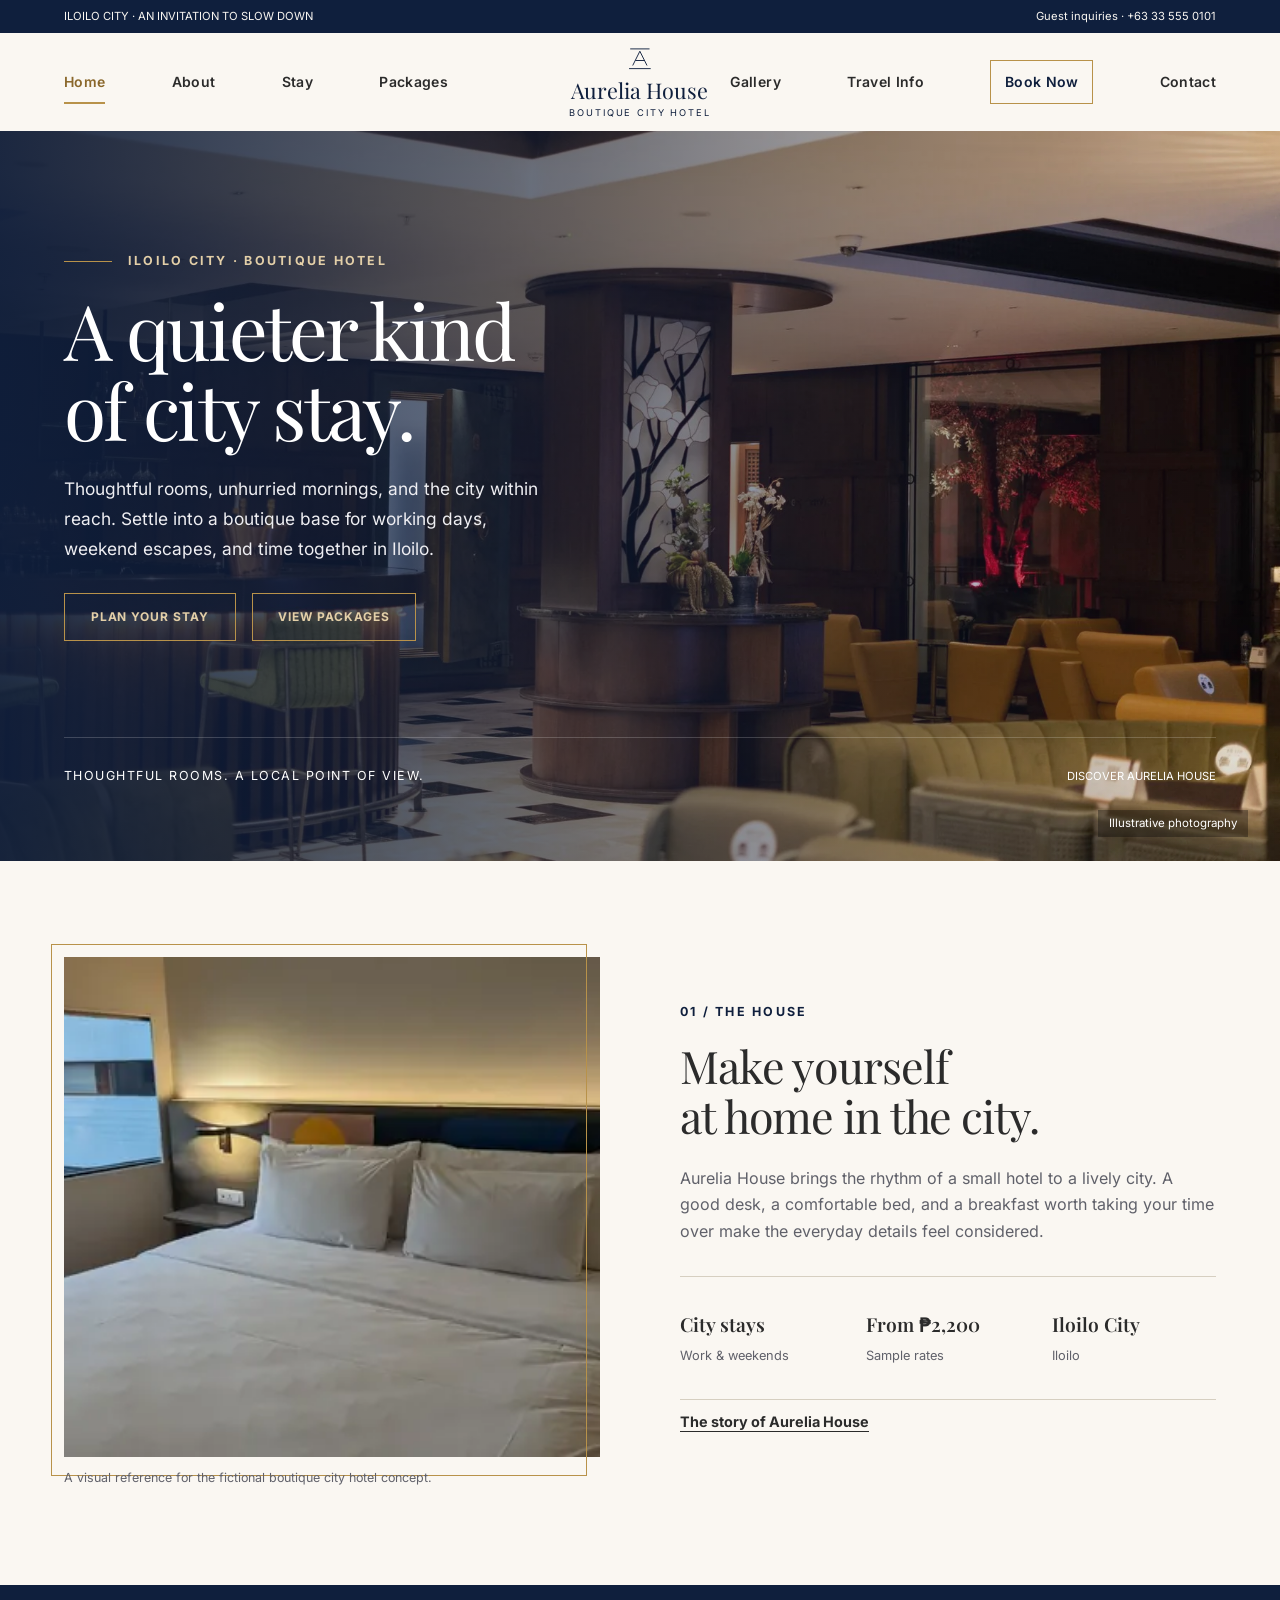
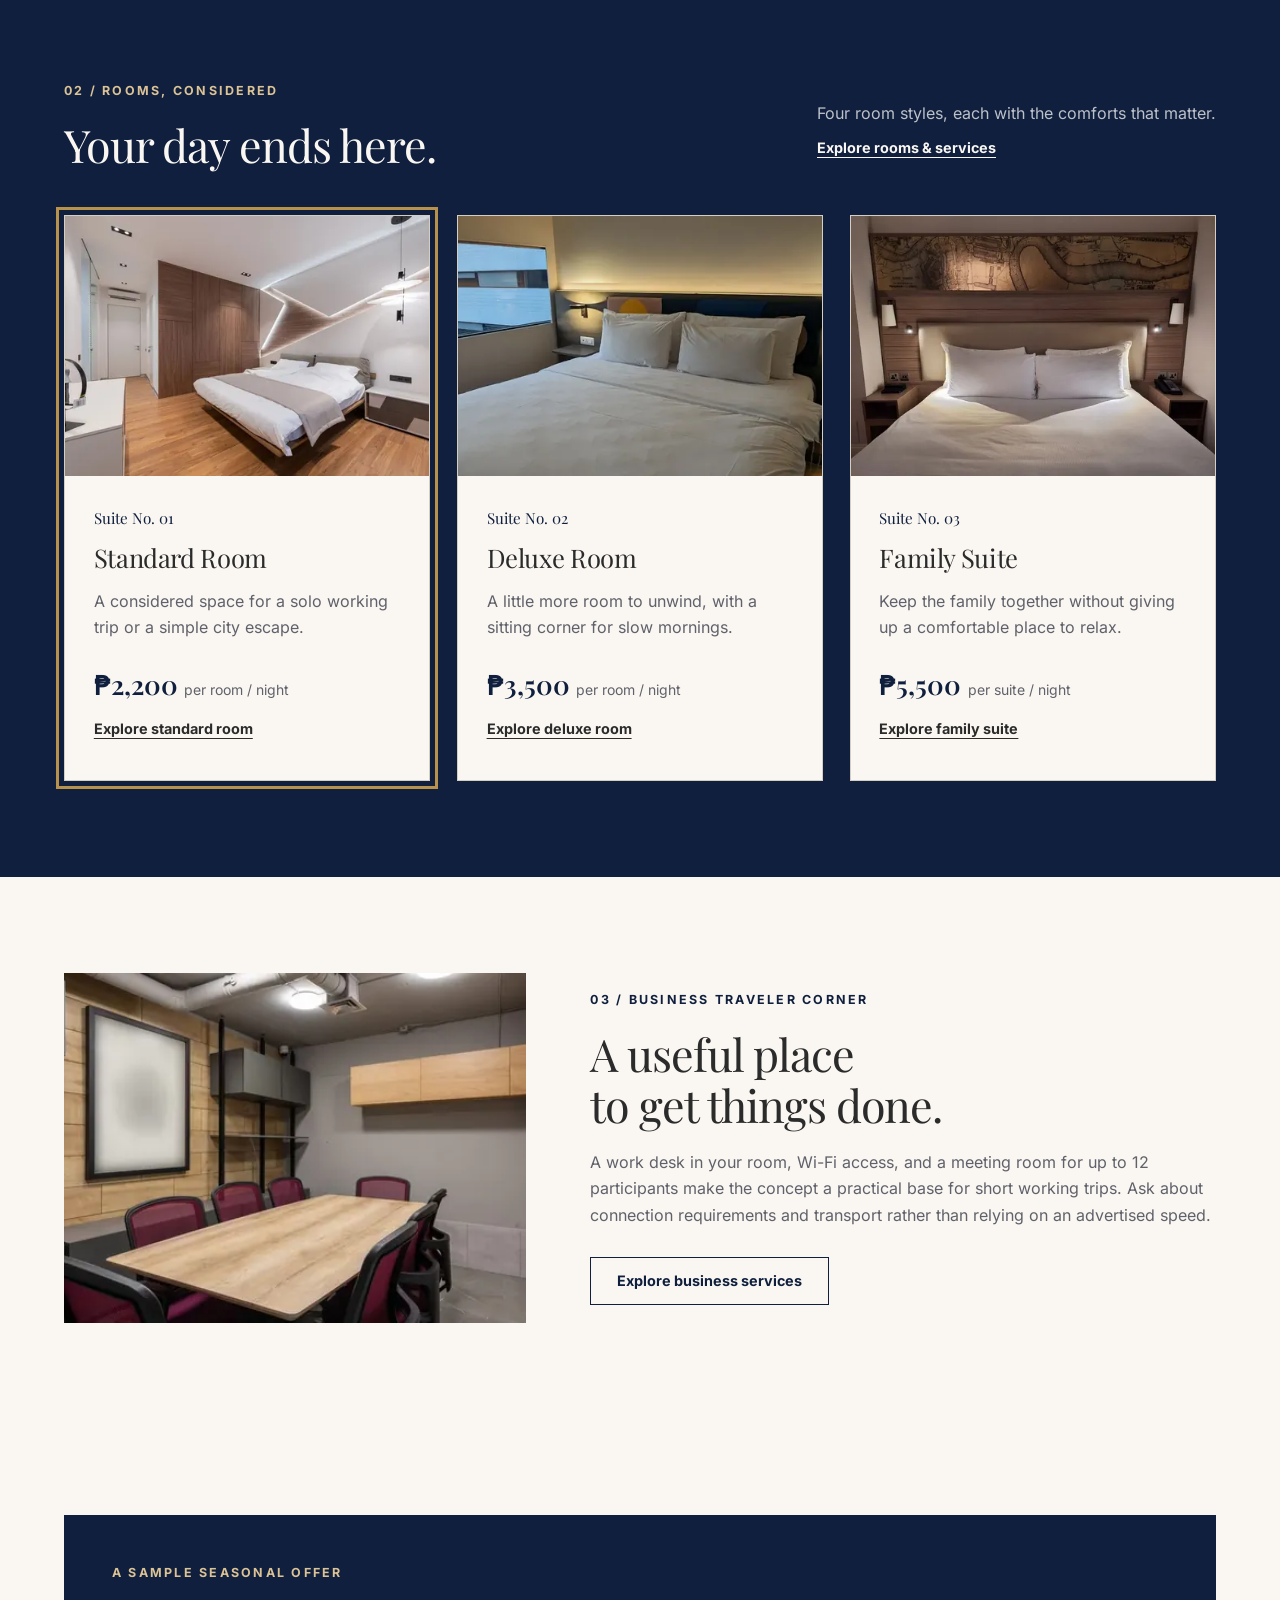
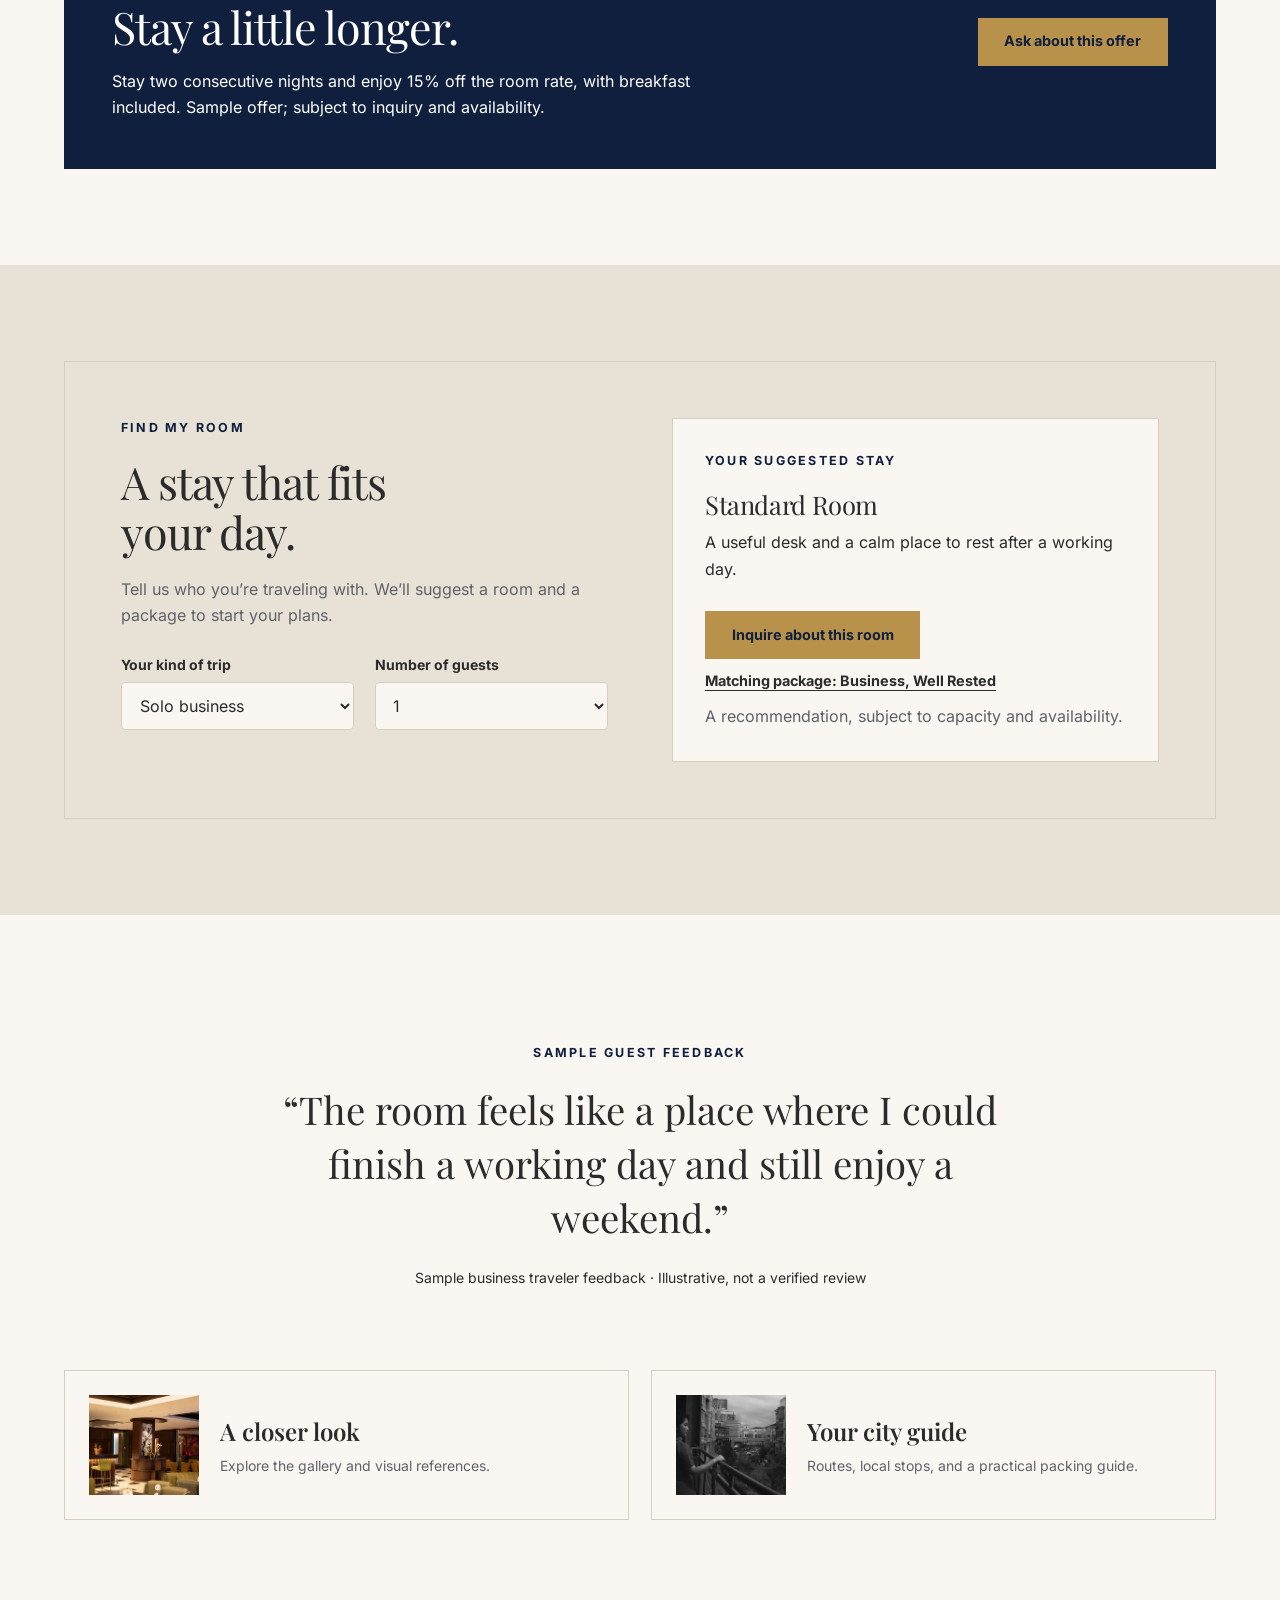
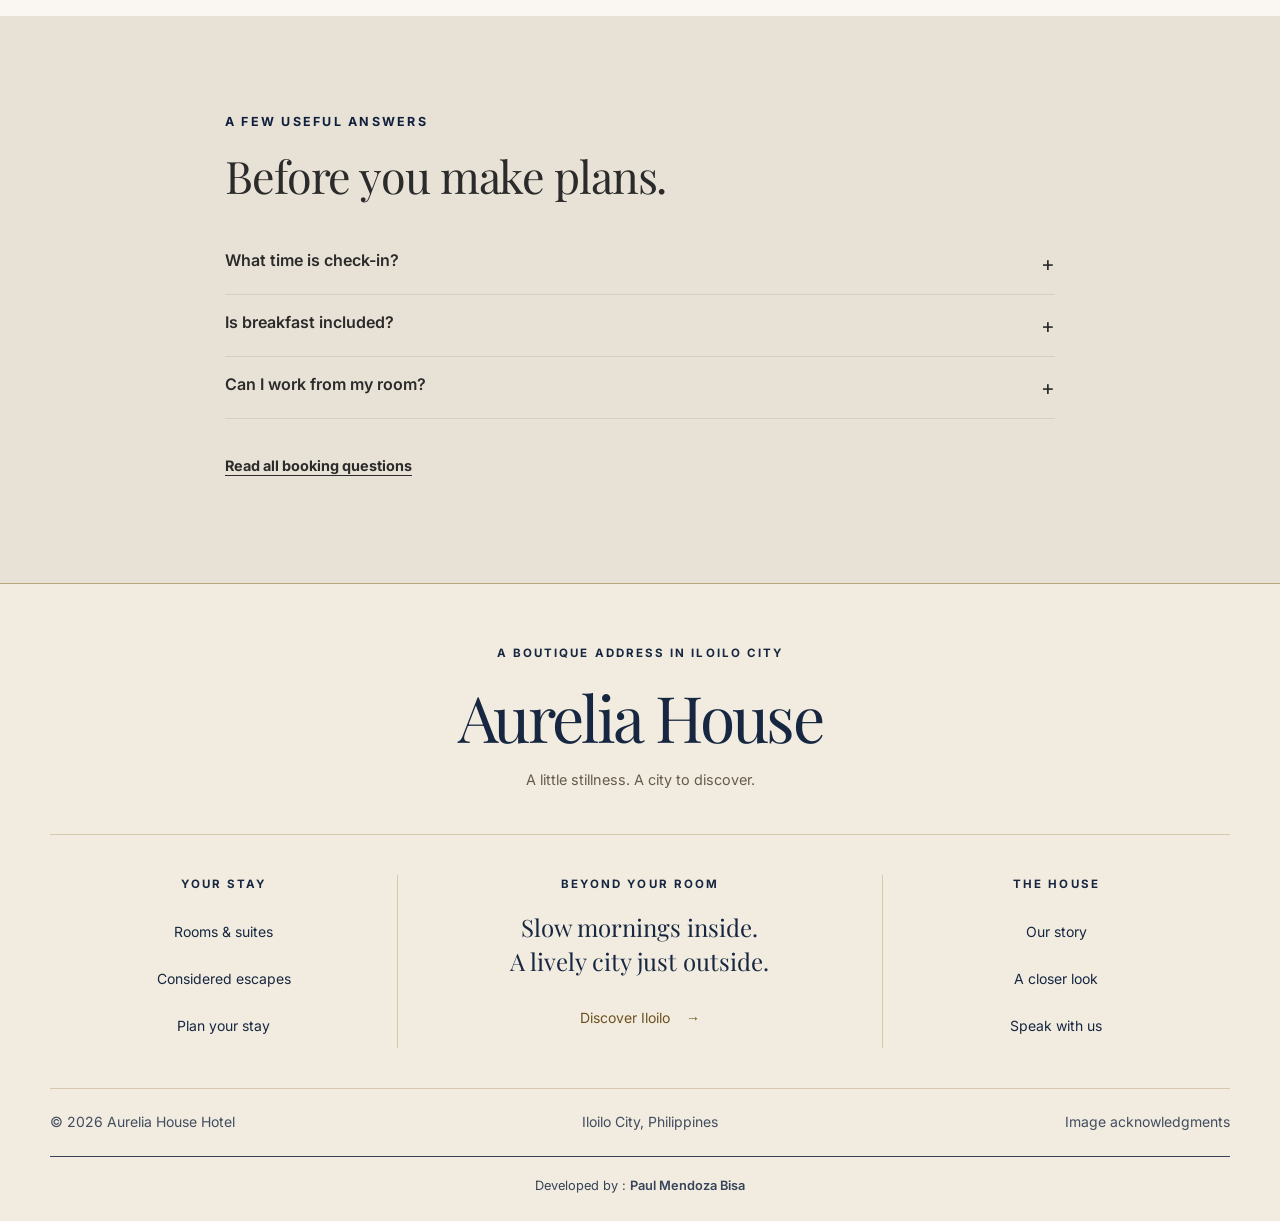
==== commit 961aa9b8: "Restore full developer names in website footers" ====
--- a/index.html
+++ b/index.html
@@ -1 +1 @@
-<!DOCTYPE html><html lang="en"><head><meta charset="UTF-8"><meta name="viewport" content="width=device-width, initial-scale=1"><title>Aurelia House Hotel | A Quieter City Stay in Iloilo</title><meta name="description" content="Discover Aurelia House Hotel, a fictional Iloilo City boutique stay. Compare thoughtful rooms, city packages, travel advice, and a simple inquiry planner."><meta name="theme-color" content="#0F1F3D"><meta property="og:type" content="website"><meta property="og:title" content="Aurelia House Hotel | A Quieter City Stay in Iloilo"><meta property="og:description" content="Discover Aurelia House Hotel, a fictional Iloilo City boutique stay. Compare thoughtful rooms, city packages, travel advice, and a simple inquiry planner."><meta property="og:site_name" content="Aurelia House Hotel"><link rel="icon" type="image/svg+xml" href="data:image/svg+xml,%3Csvg%20xmlns%3D%22http%3A//www.w3.org/2000/svg%22%20viewBox%3D%220%200%2050%2050%22%3E%3Crect%20width%3D%2250%22%20height%3D%2250%22%20rx%3D%220%22%20fill%3D%22%230F1F3D%22/%3E%3Cg%20transform%3D%22translate%283%203%29%20scale%28.88%29%22%20fill%3D%22none%22%20stroke%3D%22%23dcc396%22%20stroke-width%3D%222%22%3E%3Cpath%20d%3D%22M13%2033%2025%209%2037%2033M18%2025h14%22/%3E%3Cpath%20d%3D%22M7%2039h36M9%205h32%22/%3E%3C/g%3E%3C/svg%3E"><link rel="preload" href="fonts/inter-latin.woff2" as="font" type="font/woff2" crossorigin><link rel="preload" href="fonts/playfair-display-latin.woff2" as="font" type="font/woff2" crossorigin><link rel="stylesheet" href="css/style.css"><script type="application/ld+json">{"@context": "https://schema.org", "@type": "Hotel", "name": "Aurelia House Hotel", "description": "Boutique city hotel academic concept. Fictional property, rates, and contacts; no reservations or payments.", "address": {"@type": "PostalAddress", "addressLocality": "Iloilo City", "addressRegion": "Iloilo", "addressCountry": "PH"}}</script><script defer src="js/form-config.js"></script><script defer src="js/site-data.js"></script><script defer src="js/main.js"></script></head><body class="hotel"><a class="skip-link" href="#main">Skip to content</a><header class="site-header"><div class="topbar"><div class="wrap"><span>ILOILO CITY · AN INVITATION TO SLOW DOWN</span><a href="contact.html">Guest inquiries · +63 33 555 0101</a></div></div><div class="header-inner wrap"><a class="brand" href="index.html"><svg class="brand-mark" viewBox="0 0 50 50" fill="none" stroke="currentColor" stroke-width="1.6" stroke-linecap="round" stroke-linejoin="round" aria-hidden="true"><path d="M13 33 25 9 37 33M18 25h14"/><path d="M7 39h36M9 5h32"/></svg><span class="brand-text"><strong>Aurelia House</strong><span>Boutique city hotel</span></span><span class="sr-only">Home</span></a><button class="menu-toggle" aria-controls="site-nav" aria-expanded="false" aria-label="Open navigation"><svg viewBox="0 0 24 24" fill="none" stroke="currentColor" stroke-width="1.6" aria-hidden="true"><path d="M3 6h18M3 12h18M3 18h18"/></svg></button><nav class="site-nav" id="site-nav" aria-label="Main navigation"><span class="nav-mobile-brand">Aurelia House</span><button class="menu-close" aria-label="Close navigation">×</button><ul class="nav-list"><li><a  href="index.html" aria-current="page">Home</a></li><li><a  href="about.html" >About</a></li><li><a  href="stay.html" >Stay</a></li><li><a  href="packages.html" >Packages</a></li><li><a  href="gallery.html" >Gallery</a></li><li><a  href="travel-info.html" >Travel Info</a></li><li><a class="nav-book" href="booking.html" >Book Now</a></li><li><a  href="contact.html" >Contact</a></li></ul></nav></div></header><main id="main"><section class="hero"><img class="hero-image" src="images/hero-lounge.webp" srcset="images/hero-lounge-480.webp 480w, images/hero-lounge-640.webp 640w, images/hero-lounge-960.webp 960w, images/hero-lounge.webp 1800w" sizes="100vw" alt="Warm hotel lounge with modern seating and ambient lighting" width="1800" height="1165" fetchpriority="high" decoding="async"><div class="wrap"><div class="hero-content"><span class="eyebrow">Iloilo City · Boutique Hotel</span><h1>A quieter kind<br>of city stay.</h1><p class="hero-intro">Thoughtful rooms, unhurried mornings, and the city within reach. Settle into a boutique base for working days, weekend escapes, and time together in Iloilo.</p><div class="actions"><a class="button " href="booking.html">Plan your stay</a><a class="button light" href="packages.html">View packages</a></div></div><div class="hero-bottom"><span>Thoughtful rooms. A local point of view.</span><a class="hero-scroll" href="#discover">DISCOVER AURELIA HOUSE</a></div></div><span class="hero-note">Illustrative photography</span></section><section class="section " id="discover"><div class="wrap intro-split"><div class="intro-photo reveal"><img class="" src="images/room-deluxe.webp" srcset="images/room-deluxe-480.webp 480w, images/room-deluxe-640.webp 640w, images/room-deluxe-960.webp 960w, images/room-deluxe.webp 1100w" sizes="(max-width:767px) calc(100vw - 32px), (max-width:1023px) 50vw, 40vw" alt="Modern hotel bedroom with white linens beside a window" width="1100" height="733" loading="lazy" decoding="async"><p class="photo-caption">A visual reference for the fictional boutique city hotel concept.</p></div><div class="intro-copy reveal"><span class="eyebrow">01 / The house</span><h2>Make yourself<br> at home in the city.</h2><p class="muted">Aurelia House brings the rhythm of a small hotel to a lively city. A good desk, a comfortable bed, and a breakfast worth taking your time over make the everyday details feel considered.</p><div class="quick-facts"><div><strong>City stays</strong><span>Work & weekends</span></div><div><strong>From ₱2,200</strong><span>Sample rates</span></div><div><strong>Iloilo City</strong><span>Iloilo</span></div></div><a class="text-link" href="about.html">The story of Aurelia House</a></div></div></section><section class="section dark-section"><div class="wrap"><div class="section-heading"><div><span class="eyebrow">02 / Rooms, considered</span><h2>Your day ends here.</h2></div><div><p class="muted">Four room styles, each with the comforts that matter.</p><a class="text-link" href="stay.html">Explore rooms & services</a></div></div><div class="card-grid"><article class="card reveal" data-offering="standard-room"><img class="card-image" src="images/room-studio.webp" srcset="images/room-studio-480.webp 480w, images/room-studio-640.webp 640w, images/room-studio-960.webp 960w, images/room-studio.webp 1100w" sizes="(max-width:767px) calc(100vw - 32px), (max-width:1023px) 50vw, 40vw" alt="Light modern bedroom with white bedding and wooden details" width="1100" height="734" loading="lazy" decoding="async"><div class="card-body"><span class="card-tag">Suite No. 01</span><h3>Standard Room</h3><p class="muted">A considered space for a solo working trip or a simple city escape.</p><div class="card-price"><strong>₱2,200</strong><span>per room / night</span></div><a class="text-link" href="stay.html#standard-room">Explore standard room</a></div></article><article class="card reveal" data-offering="deluxe-room"><img class="card-image" src="images/room-deluxe.webp" srcset="images/room-deluxe-480.webp 480w, images/room-deluxe-640.webp 640w, images/room-deluxe-960.webp 960w, images/room-deluxe.webp 1100w" sizes="(max-width:767px) calc(100vw - 32px), (max-width:1023px) 50vw, 40vw" alt="Modern hotel bedroom with white linens beside a window" width="1100" height="733" loading="lazy" decoding="async"><div class="card-body"><span class="card-tag">Suite No. 02</span><h3>Deluxe Room</h3><p class="muted">A little more room to unwind, with a sitting corner for slow mornings.</p><div class="card-price"><strong>₱3,500</strong><span>per room / night</span></div><a class="text-link" href="stay.html#deluxe-room">Explore deluxe room</a></div></article><article class="card reveal" data-offering="family-suite"><img class="card-image" src="images/room-suite.webp" srcset="images/room-suite-480.webp 480w, images/room-suite-640.webp 640w, images/room-suite-960.webp 960w, images/room-suite.webp 1100w" sizes="(max-width:767px) calc(100vw - 32px), (max-width:1023px) 50vw, 40vw" alt="Spacious bedroom with white bedding and framed map artwork" width="1100" height="825" loading="lazy" decoding="async"><div class="card-body"><span class="card-tag">Suite No. 03</span><h3>Family Suite</h3><p class="muted">Keep the family together without giving up a comfortable place to relax.</p><div class="card-price"><strong>₱5,500</strong><span>per suite / night</span></div><a class="text-link" href="stay.html#family-suite">Explore family suite</a></div></article></div></div></section><section class="section"><div class="wrap business-corner"><div><img class="business-photo" src="images/meeting-space.webp" srcset="images/meeting-space-480.webp 480w, images/meeting-space-640.webp 640w, images/meeting-space-960.webp 960w, images/meeting-space.webp 1100w" sizes="(max-width:767px) calc(100vw - 32px), (max-width:1023px) 50vw, 40vw" alt="Contemporary meeting room with a large wooden table and office chairs" width="1100" height="734" loading="lazy" decoding="async"></div><div><span class="eyebrow">03 / Business traveler corner</span><h2>A useful place<br>to get things done.</h2><p class="muted" style="margin-top:1.2rem">A work desk in your room, Wi-Fi access, and a meeting room for up to 12 participants make the concept a practical base for short working trips. Ask about connection requirements and transport rather than relying on an advertised speed.</p><div class="actions"><a class="button secondary" href="stay.html#meeting-room">Explore business services</a></div></div></div></section><section class="section"><div class="wrap"><div class="promo reveal"><div><span class="eyebrow">A sample seasonal offer</span><h2>Stay a little longer.</h2><p>Stay two consecutive nights and enjoy 15% off the room rate, with breakfast included. Sample offer; subject to inquiry and availability.</p></div><a class="button " href="booking.html">Ask about this offer</a></div></div></section><section class="section panel-section"><div class="wrap"><div class="planner reveal" id="find-my-room"><div><span class="eyebrow">Find my room</span><h2>A stay that fits<br>your day.</h2><p class="muted">Tell us who you’re traveling with. We’ll suggest a room and a package to start your plans.</p><div id="room-finder" class="form-grid" style="margin-top:1.5rem"><div class="field"><label for="traveler-type">Your kind of trip</label><select id="traveler-type"><option value="business">Solo business</option><option value="couple">A couple’s escape</option><option value="family">Family time</option></select></div><div class="field"><label for="room-guests">Number of guests</label><select id="room-guests"><option>1</option><option>2</option><option>3</option><option>4</option></select></div></div></div><div class="planner-result" aria-live="polite"><span class="eyebrow">Your suggested stay</span><h3 id="room-result-name">Standard Room</h3><p id="room-result-reason">A useful desk and a calm place to rest.</p><div class="actions"><a class="button" id="room-result-link" href="booking.html?item=standard-room">Inquire about this room</a></div><a class="text-link" id="room-package-link" href="packages.html#business-stay">Matching package</a><p class="small muted">A recommendation, subject to capacity and availability.</p></div></div></div></section><section class="section"><div class="wrap"><div class="review reveal"><span class="eyebrow">Sample guest feedback</span><span class="stars" aria-hidden="true">✦ ✦ ✦</span><blockquote>“The room feels like a place where I could finish a working day and still enjoy a weekend.”</blockquote><cite>Sample business traveler feedback · Illustrative, not a verified review</cite></div><div class="teaser-grid"><a class="teaser" href="gallery.html"><img class="" src="images/hero-lounge.webp" srcset="images/hero-lounge-480.webp 480w, images/hero-lounge-640.webp 640w, images/hero-lounge-960.webp 960w, images/hero-lounge.webp 1800w" sizes="(max-width:767px) calc(100vw - 32px), (max-width:1023px) 50vw, 40vw" alt="Warm hotel lounge with modern seating and ambient lighting" width="1800" height="1165" loading="lazy" decoding="async"><div><strong>A closer look</strong><span>Explore the gallery and visual references.</span></div></a><a class="teaser" href="travel-info.html"><img class="" src="images/city-balcony.webp" srcset="images/city-balcony-480.webp 480w, images/city-balcony-640.webp 640w, images/city-balcony-960.webp 960w, images/city-balcony.webp 1100w" sizes="(max-width:767px) calc(100vw - 32px), (max-width:1023px) 50vw, 40vw" alt="Woman on a balcony overlooking city streets" width="1100" height="734" loading="lazy" decoding="async"><div><strong>Your city guide</strong><span>Routes, local stops, and a practical packing guide.</span></div></a></div></div></section><section class="section panel-section"><div class="wrap"><div class="faq"><span class="eyebrow">A few useful answers</span><h2>Before you make plans.</h2><details><summary>What time is check-in?</summary><p>The sample hotel policy is check-in from 2:00 PM and checkout by noon. Early arrival and late departure are requests, not guarantees.</p></details><details><summary>Is breakfast included?</summary><p>Deluxe rooms and suites include the breakfast stated on the room card. Standard Room breakfast is optional unless you choose a package.</p></details><details><summary>Can I work from my room?</summary><p>The concept includes a work desk and Wi-Fi in every room. Connection speeds are not guaranteed; ask about your meeting needs.</p></details><p class="faq-footer"><a class="text-link" href="booking.html#faq">Read all booking questions</a></p></div></div></section></main><footer class="site-footer footer-redesign aurelia-footer"><div class="footer-shell"><div class="aurelia-signature"><p class="footer-label">A boutique address in Iloilo City</p><a href="index.html" class="aurelia-wordmark">Aurelia House</a><p>A little stillness. A city to discover.</p></div><div class="aurelia-columns"><div><p class="footer-label">Your stay</p><nav aria-label="Stay navigation"><a href="stay.html">Rooms &amp; suites</a><a href="packages.html">Considered escapes</a><a href="booking.html">Plan your stay</a></nav></div><div class="aurelia-city"><p class="footer-label">Beyond your room</p><p>Slow mornings inside.<br>A lively city just outside.</p><a href="travel-info.html">Discover Iloilo <span aria-hidden="true">→</span></a></div><div><p class="footer-label">The house</p><nav aria-label="Hotel navigation"><a href="about.html">Our story</a><a href="gallery.html">A closer look</a><a href="contact.html">Speak with us</a></nav></div></div><div class="footer-end footer-fine"><p>© 2026 Aurelia House Hotel</p><p>Iloilo City, Philippines</p><a href="gallery.html#photo-credits">Image acknowledgments</a></div></div></footer></body></html>+<!DOCTYPE html><html lang="en"><head><meta charset="UTF-8"><meta name="viewport" content="width=device-width, initial-scale=1"><title>Aurelia House Hotel | A Quieter City Stay in Iloilo</title><meta name="description" content="Discover Aurelia House Hotel, a fictional Iloilo City boutique stay. Compare thoughtful rooms, city packages, travel advice, and a simple inquiry planner."><meta name="theme-color" content="#0F1F3D"><meta property="og:type" content="website"><meta property="og:title" content="Aurelia House Hotel | A Quieter City Stay in Iloilo"><meta property="og:description" content="Discover Aurelia House Hotel, a fictional Iloilo City boutique stay. Compare thoughtful rooms, city packages, travel advice, and a simple inquiry planner."><meta property="og:site_name" content="Aurelia House Hotel"><link rel="icon" type="image/svg+xml" href="data:image/svg+xml,%3Csvg%20xmlns%3D%22http%3A//www.w3.org/2000/svg%22%20viewBox%3D%220%200%2050%2050%22%3E%3Crect%20width%3D%2250%22%20height%3D%2250%22%20rx%3D%220%22%20fill%3D%22%230F1F3D%22/%3E%3Cg%20transform%3D%22translate%283%203%29%20scale%28.88%29%22%20fill%3D%22none%22%20stroke%3D%22%23dcc396%22%20stroke-width%3D%222%22%3E%3Cpath%20d%3D%22M13%2033%2025%209%2037%2033M18%2025h14%22/%3E%3Cpath%20d%3D%22M7%2039h36M9%205h32%22/%3E%3C/g%3E%3C/svg%3E"><link rel="preload" href="fonts/inter-latin.woff2" as="font" type="font/woff2" crossorigin><link rel="preload" href="fonts/playfair-display-latin.woff2" as="font" type="font/woff2" crossorigin><link rel="stylesheet" href="css/style.css"><script type="application/ld+json">{"@context": "https://schema.org", "@type": "Hotel", "name": "Aurelia House Hotel", "description": "Boutique city hotel academic concept. Fictional property, rates, and contacts; no reservations or payments.", "address": {"@type": "PostalAddress", "addressLocality": "Iloilo City", "addressRegion": "Iloilo", "addressCountry": "PH"}}</script><script defer src="js/form-config.js"></script><script defer src="js/site-data.js"></script><script defer src="js/main.js"></script></head><body class="hotel"><a class="skip-link" href="#main">Skip to content</a><header class="site-header"><div class="topbar"><div class="wrap"><span>ILOILO CITY · AN INVITATION TO SLOW DOWN</span><a href="contact.html">Guest inquiries · +63 33 555 0101</a></div></div><div class="header-inner wrap"><a class="brand" href="index.html"><svg class="brand-mark" viewBox="0 0 50 50" fill="none" stroke="currentColor" stroke-width="1.6" stroke-linecap="round" stroke-linejoin="round" aria-hidden="true"><path d="M13 33 25 9 37 33M18 25h14"/><path d="M7 39h36M9 5h32"/></svg><span class="brand-text"><strong>Aurelia House</strong><span>Boutique city hotel</span></span><span class="sr-only">Home</span></a><button class="menu-toggle" aria-controls="site-nav" aria-expanded="false" aria-label="Open navigation"><svg viewBox="0 0 24 24" fill="none" stroke="currentColor" stroke-width="1.6" aria-hidden="true"><path d="M3 6h18M3 12h18M3 18h18"/></svg></button><nav class="site-nav" id="site-nav" aria-label="Main navigation"><span class="nav-mobile-brand">Aurelia House</span><button class="menu-close" aria-label="Close navigation">×</button><ul class="nav-list"><li><a  href="index.html" aria-current="page">Home</a></li><li><a  href="about.html" >About</a></li><li><a  href="stay.html" >Stay</a></li><li><a  href="packages.html" >Packages</a></li><li><a  href="gallery.html" >Gallery</a></li><li><a  href="travel-info.html" >Travel Info</a></li><li><a class="nav-book" href="booking.html" >Book Now</a></li><li><a  href="contact.html" >Contact</a></li></ul></nav></div></header><main id="main"><section class="hero"><img class="hero-image" src="images/hero-lounge.webp" srcset="images/hero-lounge-480.webp 480w, images/hero-lounge-640.webp 640w, images/hero-lounge-960.webp 960w, images/hero-lounge.webp 1800w" sizes="100vw" alt="Warm hotel lounge with modern seating and ambient lighting" width="1800" height="1165" fetchpriority="high" decoding="async"><div class="wrap"><div class="hero-content"><span class="eyebrow">Iloilo City · Boutique Hotel</span><h1>A quieter kind<br>of city stay.</h1><p class="hero-intro">Thoughtful rooms, unhurried mornings, and the city within reach. Settle into a boutique base for working days, weekend escapes, and time together in Iloilo.</p><div class="actions"><a class="button " href="booking.html">Plan your stay</a><a class="button light" href="packages.html">View packages</a></div></div><div class="hero-bottom"><span>Thoughtful rooms. A local point of view.</span><a class="hero-scroll" href="#discover">DISCOVER AURELIA HOUSE</a></div></div><span class="hero-note">Illustrative photography</span></section><section class="section " id="discover"><div class="wrap intro-split"><div class="intro-photo reveal"><img class="" src="images/room-deluxe.webp" srcset="images/room-deluxe-480.webp 480w, images/room-deluxe-640.webp 640w, images/room-deluxe-960.webp 960w, images/room-deluxe.webp 1100w" sizes="(max-width:767px) calc(100vw - 32px), (max-width:1023px) 50vw, 40vw" alt="Modern hotel bedroom with white linens beside a window" width="1100" height="733" loading="lazy" decoding="async"><p class="photo-caption">A visual reference for the fictional boutique city hotel concept.</p></div><div class="intro-copy reveal"><span class="eyebrow">01 / The house</span><h2>Make yourself<br> at home in the city.</h2><p class="muted">Aurelia House brings the rhythm of a small hotel to a lively city. A good desk, a comfortable bed, and a breakfast worth taking your time over make the everyday details feel considered.</p><div class="quick-facts"><div><strong>City stays</strong><span>Work & weekends</span></div><div><strong>From ₱2,200</strong><span>Sample rates</span></div><div><strong>Iloilo City</strong><span>Iloilo</span></div></div><a class="text-link" href="about.html">The story of Aurelia House</a></div></div></section><section class="section dark-section"><div class="wrap"><div class="section-heading"><div><span class="eyebrow">02 / Rooms, considered</span><h2>Your day ends here.</h2></div><div><p class="muted">Four room styles, each with the comforts that matter.</p><a class="text-link" href="stay.html">Explore rooms & services</a></div></div><div class="card-grid"><article class="card reveal" data-offering="standard-room"><img class="card-image" src="images/room-studio.webp" srcset="images/room-studio-480.webp 480w, images/room-studio-640.webp 640w, images/room-studio-960.webp 960w, images/room-studio.webp 1100w" sizes="(max-width:767px) calc(100vw - 32px), (max-width:1023px) 50vw, 40vw" alt="Light modern bedroom with white bedding and wooden details" width="1100" height="734" loading="lazy" decoding="async"><div class="card-body"><span class="card-tag">Suite No. 01</span><h3>Standard Room</h3><p class="muted">A considered space for a solo working trip or a simple city escape.</p><div class="card-price"><strong>₱2,200</strong><span>per room / night</span></div><a class="text-link" href="stay.html#standard-room">Explore standard room</a></div></article><article class="card reveal" data-offering="deluxe-room"><img class="card-image" src="images/room-deluxe.webp" srcset="images/room-deluxe-480.webp 480w, images/room-deluxe-640.webp 640w, images/room-deluxe-960.webp 960w, images/room-deluxe.webp 1100w" sizes="(max-width:767px) calc(100vw - 32px), (max-width:1023px) 50vw, 40vw" alt="Modern hotel bedroom with white linens beside a window" width="1100" height="733" loading="lazy" decoding="async"><div class="card-body"><span class="card-tag">Suite No. 02</span><h3>Deluxe Room</h3><p class="muted">A little more room to unwind, with a sitting corner for slow mornings.</p><div class="card-price"><strong>₱3,500</strong><span>per room / night</span></div><a class="text-link" href="stay.html#deluxe-room">Explore deluxe room</a></div></article><article class="card reveal" data-offering="family-suite"><img class="card-image" src="images/room-suite.webp" srcset="images/room-suite-480.webp 480w, images/room-suite-640.webp 640w, images/room-suite-960.webp 960w, images/room-suite.webp 1100w" sizes="(max-width:767px) calc(100vw - 32px), (max-width:1023px) 50vw, 40vw" alt="Spacious bedroom with white bedding and framed map artwork" width="1100" height="825" loading="lazy" decoding="async"><div class="card-body"><span class="card-tag">Suite No. 03</span><h3>Family Suite</h3><p class="muted">Keep the family together without giving up a comfortable place to relax.</p><div class="card-price"><strong>₱5,500</strong><span>per suite / night</span></div><a class="text-link" href="stay.html#family-suite">Explore family suite</a></div></article></div></div></section><section class="section"><div class="wrap business-corner"><div><img class="business-photo" src="images/meeting-space.webp" srcset="images/meeting-space-480.webp 480w, images/meeting-space-640.webp 640w, images/meeting-space-960.webp 960w, images/meeting-space.webp 1100w" sizes="(max-width:767px) calc(100vw - 32px), (max-width:1023px) 50vw, 40vw" alt="Contemporary meeting room with a large wooden table and office chairs" width="1100" height="734" loading="lazy" decoding="async"></div><div><span class="eyebrow">03 / Business traveler corner</span><h2>A useful place<br>to get things done.</h2><p class="muted" style="margin-top:1.2rem">A work desk in your room, Wi-Fi access, and a meeting room for up to 12 participants make the concept a practical base for short working trips. Ask about connection requirements and transport rather than relying on an advertised speed.</p><div class="actions"><a class="button secondary" href="stay.html#meeting-room">Explore business services</a></div></div></div></section><section class="section"><div class="wrap"><div class="promo reveal"><div><span class="eyebrow">A sample seasonal offer</span><h2>Stay a little longer.</h2><p>Stay two consecutive nights and enjoy 15% off the room rate, with breakfast included. Sample offer; subject to inquiry and availability.</p></div><a class="button " href="booking.html">Ask about this offer</a></div></div></section><section class="section panel-section"><div class="wrap"><div class="planner reveal" id="find-my-room"><div><span class="eyebrow">Find my room</span><h2>A stay that fits<br>your day.</h2><p class="muted">Tell us who you’re traveling with. We’ll suggest a room and a package to start your plans.</p><div id="room-finder" class="form-grid" style="margin-top:1.5rem"><div class="field"><label for="traveler-type">Your kind of trip</label><select id="traveler-type"><option value="business">Solo business</option><option value="couple">A couple’s escape</option><option value="family">Family time</option></select></div><div class="field"><label for="room-guests">Number of guests</label><select id="room-guests"><option>1</option><option>2</option><option>3</option><option>4</option></select></div></div></div><div class="planner-result" aria-live="polite"><span class="eyebrow">Your suggested stay</span><h3 id="room-result-name">Standard Room</h3><p id="room-result-reason">A useful desk and a calm place to rest.</p><div class="actions"><a class="button" id="room-result-link" href="booking.html?item=standard-room">Inquire about this room</a></div><a class="text-link" id="room-package-link" href="packages.html#business-stay">Matching package</a><p class="small muted">A recommendation, subject to capacity and availability.</p></div></div></div></section><section class="section"><div class="wrap"><div class="review reveal"><span class="eyebrow">Sample guest feedback</span><span class="stars" aria-hidden="true">✦ ✦ ✦</span><blockquote>“The room feels like a place where I could finish a working day and still enjoy a weekend.”</blockquote><cite>Sample business traveler feedback · Illustrative, not a verified review</cite></div><div class="teaser-grid"><a class="teaser" href="gallery.html"><img class="" src="images/hero-lounge.webp" srcset="images/hero-lounge-480.webp 480w, images/hero-lounge-640.webp 640w, images/hero-lounge-960.webp 960w, images/hero-lounge.webp 1800w" sizes="(max-width:767px) calc(100vw - 32px), (max-width:1023px) 50vw, 40vw" alt="Warm hotel lounge with modern seating and ambient lighting" width="1800" height="1165" loading="lazy" decoding="async"><div><strong>A closer look</strong><span>Explore the gallery and visual references.</span></div></a><a class="teaser" href="travel-info.html"><img class="" src="images/city-balcony.webp" srcset="images/city-balcony-480.webp 480w, images/city-balcony-640.webp 640w, images/city-balcony-960.webp 960w, images/city-balcony.webp 1100w" sizes="(max-width:767px) calc(100vw - 32px), (max-width:1023px) 50vw, 40vw" alt="Woman on a balcony overlooking city streets" width="1100" height="734" loading="lazy" decoding="async"><div><strong>Your city guide</strong><span>Routes, local stops, and a practical packing guide.</span></div></a></div></div></section><section class="section panel-section"><div class="wrap"><div class="faq"><span class="eyebrow">A few useful answers</span><h2>Before you make plans.</h2><details><summary>What time is check-in?</summary><p>The sample hotel policy is check-in from 2:00 PM and checkout by noon. Early arrival and late departure are requests, not guarantees.</p></details><details><summary>Is breakfast included?</summary><p>Deluxe rooms and suites include the breakfast stated on the room card. Standard Room breakfast is optional unless you choose a package.</p></details><details><summary>Can I work from my room?</summary><p>The concept includes a work desk and Wi-Fi in every room. Connection speeds are not guaranteed; ask about your meeting needs.</p></details><p class="faq-footer"><a class="text-link" href="booking.html#faq">Read all booking questions</a></p></div></div></section></main><footer class="site-footer footer-redesign aurelia-footer"><div class="footer-shell"><div class="aurelia-signature"><p class="footer-label">A boutique address in Iloilo City</p><a href="index.html" class="aurelia-wordmark">Aurelia House</a><p>A little stillness. A city to discover.</p></div><div class="aurelia-columns"><div><p class="footer-label">Your stay</p><nav aria-label="Stay navigation"><a href="stay.html">Rooms &amp; suites</a><a href="packages.html">Considered escapes</a><a href="booking.html">Plan your stay</a></nav></div><div class="aurelia-city"><p class="footer-label">Beyond your room</p><p>Slow mornings inside.<br>A lively city just outside.</p><a href="travel-info.html">Discover Iloilo <span aria-hidden="true">→</span></a></div><div><p class="footer-label">The house</p><nav aria-label="Hotel navigation"><a href="about.html">Our story</a><a href="gallery.html">A closer look</a><a href="contact.html">Speak with us</a></nav></div></div><div class="footer-end footer-fine"><p>© 2026 Aurelia House Hotel</p><p>Iloilo City, Philippines</p><a href="gallery.html#photo-credits">Image acknowledgments</a></div><div class="developer-credit"><p>Developed by : <strong>Paul Mendoza Bisa</strong></p></div></div></footer></body></html>
--- a/css/style.css
+++ b/css/style.css
@@ -136,3 +136,10 @@
 @media(max-width:767px){.aurelia-signature{padding:3rem 0 2rem}.aurelia-columns{grid-template-columns:1fr 1fr;gap:2rem 0;padding:2rem 0}.aurelia-city{grid-column:1/-1;grid-row:2;border:0;border-top:1px solid #b9a67c80;padding-top:2rem!important}.aurelia-columns>div{padding:0 .4rem}.aurelia-footer .footer-end{text-align:center;align-items:center}}
 
 .site-footer.footer-redesign a.aurelia-wordmark{font-size:clamp(2.7rem,5vw,4.9rem)}.site-footer.footer-redesign .aurelia-city p:not(.footer-label){font-size:1.5rem}
+
+/* Developer attribution */
+.footer-redesign .developer-credit{border-top:1px solid currentColor;padding:1.1rem 0 1.5rem;opacity:.85}
+.footer-redesign .developer-credit p{font-size:.8rem;margin:0;line-height:1.7}
+.footer-redesign .developer-credit strong{font-weight:600}
+.footer-redesign .developer-credit .developer-strand{display:block}
+.aurelia-footer .developer-credit{text-align:center}
